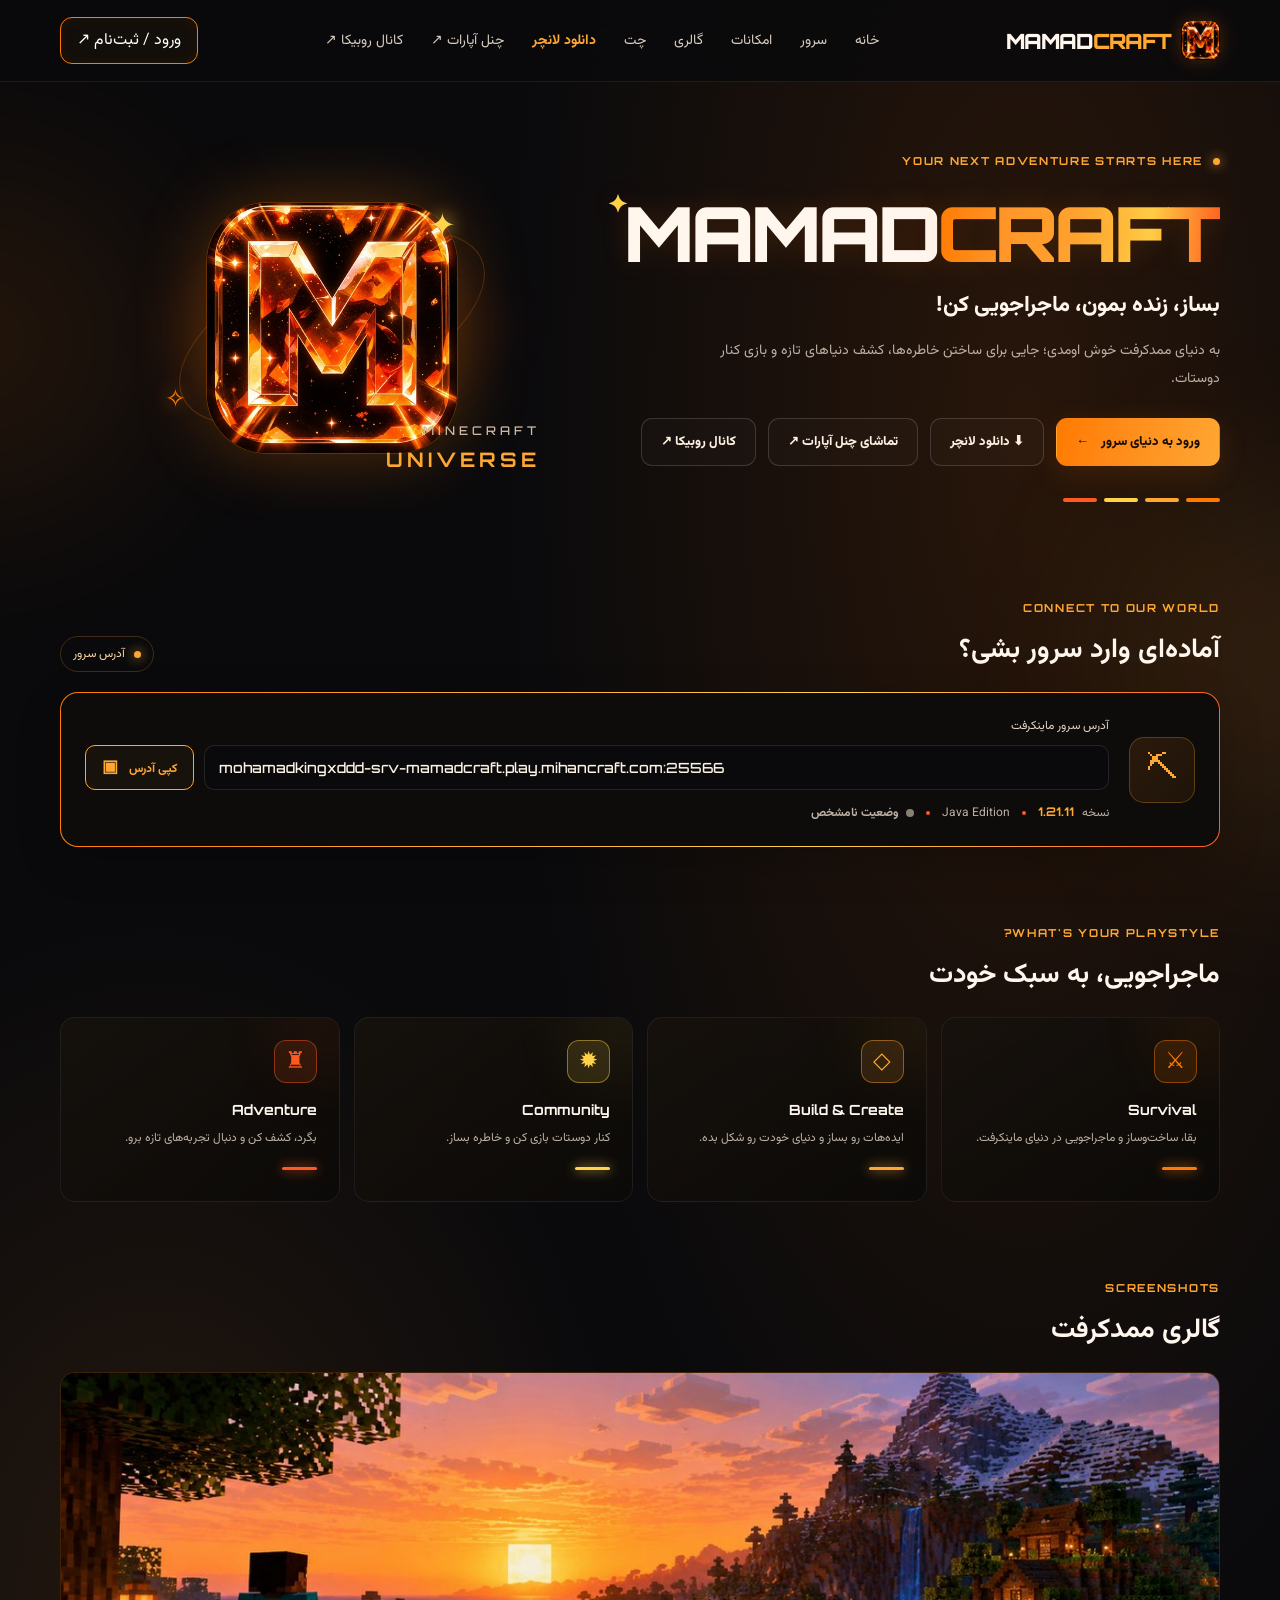
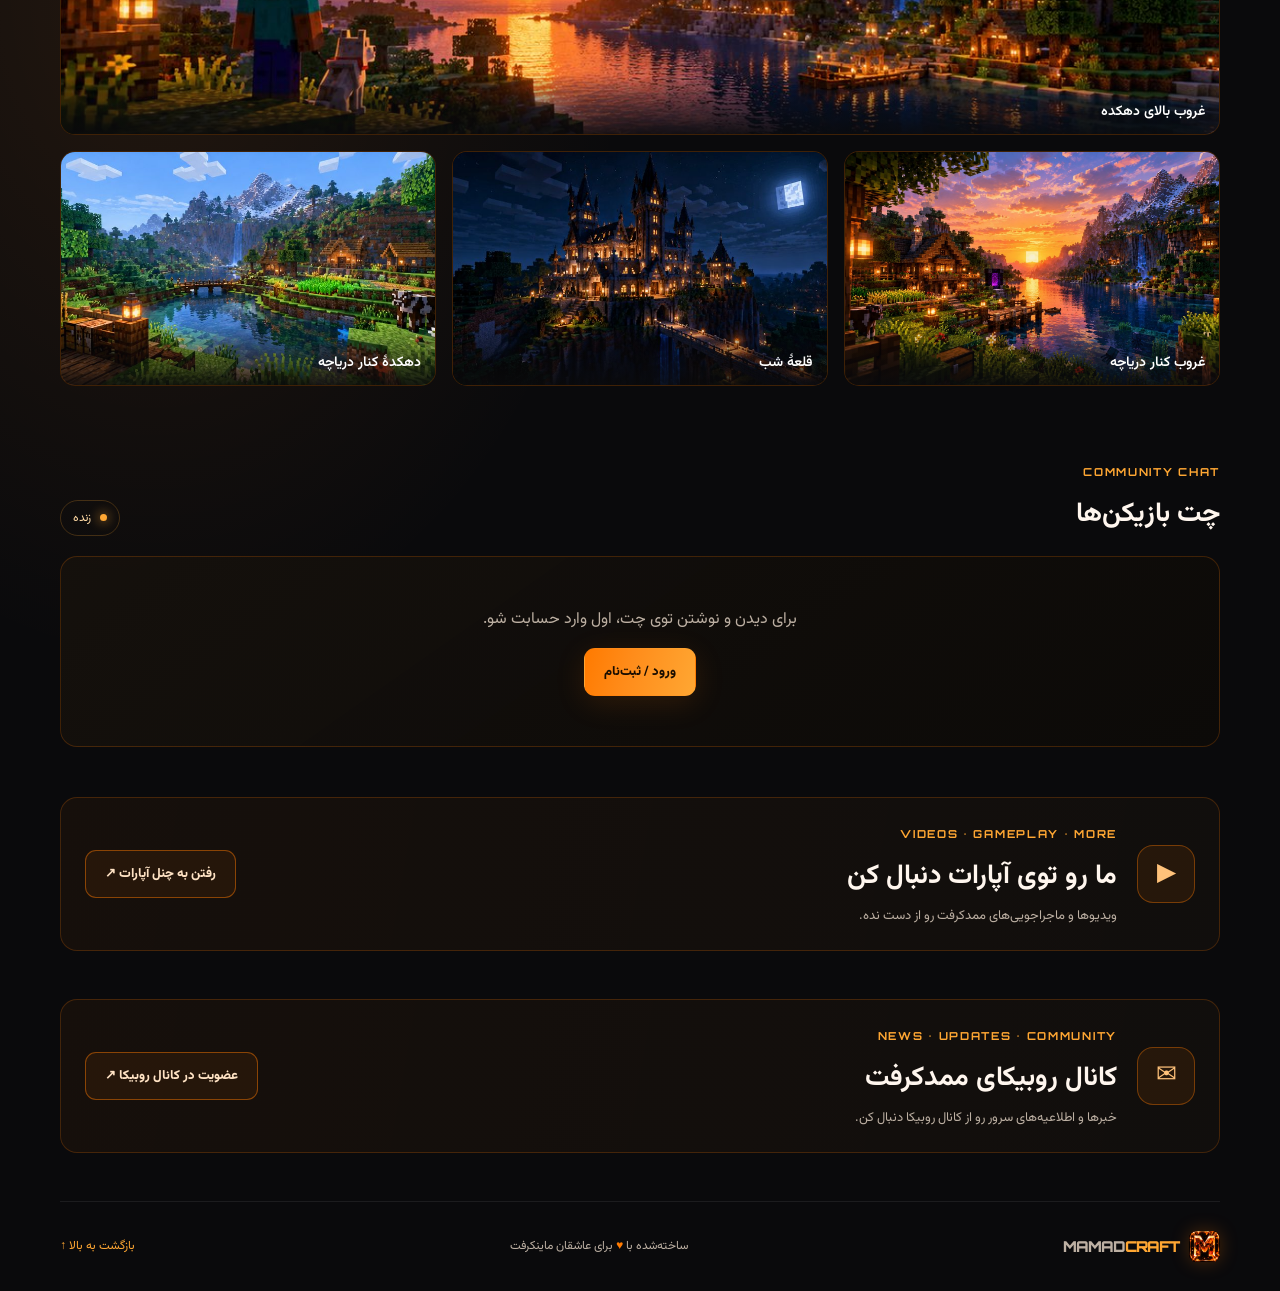
==== index.html @ 55c4674b "Add Google Search Console verification tag Co-Authored-By: Claude Sonnet 5.5 <noreply@anthropic.com>" ====
<!DOCTYPE html>
<html lang="fa" dir="rtl">
<head>
  <meta charset="UTF-8" />
  <meta name="viewport" content="width=device-width, initial-scale=1.0" />
  <meta name="theme-color" content="#0a0a0c" />
  <meta name="google-site-verification" content="aomxL6iLysEwkkgOobfw8zh832B2e3IMjww_79ur-ts" />
  <meta name="description" content="MamadCraft (ممدکرفت) — Minecraft Java server, launcher download and community chat. دنیای ماینکرفت، ساختن و ماجراجویی." />
  <meta name="keywords" content="MamadCraft, Mamad Craft, ممدکرفت, Minecraft server, Minecraft launcher, ماینکرفت, سرور ماینکرفت" />
  <link rel="canonical" href="https://m8380139-alt.github.io/mamadcraft/" />
  <meta property="og:type" content="website" />
  <meta property="og:site_name" content="MamadCraft" />
  <meta property="og:title" content="MamadCraft | Minecraft Server &amp; Launcher" />
  <meta property="og:description" content="Minecraft Java server, launcher and community chat. سرور و لانچر ماینکرفت ممدکرفت." />
  <meta property="og:url" content="https://m8380139-alt.github.io/mamadcraft/" />
  <meta property="og:image" content="https://m8380139-alt.github.io/mamadcraft/images/logo.webp" />
  <meta name="twitter:card" content="summary" />
  <script type="application/ld+json">{"@context":"https://schema.org","@type":"WebSite","name":"MamadCraft","alternateName":["Mamad Craft","ممدکرفت"],"url":"https://m8380139-alt.github.io/mamadcraft/"}</script>
  <title>MamadCraft | Minecraft Server &amp; Launcher | ممدکرفت</title>
  <link rel="icon" type="image/png" href="images/favicon.png">
  <link rel="preconnect" href="https://fonts.googleapis.com">
  <link rel="preconnect" href="https://fonts.gstatic.com" crossorigin>
  <link href="https://fonts.googleapis.com/css2?family=Orbitron:wght@500;600;700;800;900&family=Vazirmatn:wght@400;500;600;700;800&display=swap" rel="stylesheet">
  <link rel="stylesheet" href="style.css?v=10" />
</head>
<body>
  <div class="ambient ambient-one"></div><div class="ambient ambient-two"></div>
  <header class="topbar">
    <a class="brand" href="#home" aria-label="MamadCraft home"><span class="brand-mark"><img src="images/logo-128.png" alt="" width="39" height="39"></span><span>MAMAD<span class="brand-green">CRAFT</span></span></a>
    <nav class="nav-links" aria-label="منوی اصلی">
      <a href="#home">خانه</a><a href="#server">سرور</a><a href="#features">امکانات</a><a href="#gallery">گالری</a><a href="#chat">چت</a><a href="download.html" class="nav-download">دانلود لانچر</a><a href="https://www.aparat.com/mohammadkingxddd" target="_blank" rel="noopener noreferrer">چنل آپارات ↗</a><a href="https://rubika.ir/mamaddcraft" target="_blank" rel="noopener noreferrer">کانال روبیکا ↗</a>
    </nav>
    <button class="login-open" id="openAuth">ورود / ثبت‌نام ↗</button>
  </header>

  <main id="home">
    <section class="hero wrap">
      <div class="hero-copy">
        <div class="eyebrow"><span class="pulse"></span> YOUR NEXT ADVENTURE STARTS HERE</div>
        <h1 class="hero-title">MAMAD<span>CRAFT</span><i>✦</i></h1>
        <p class="hero-subtitle">بساز، زنده بمون، ماجراجویی کن!</p>
        <p class="hero-text">به دنیای ممدکرفت خوش اومدی؛ جایی برای ساختن خاطره‌ها، کشف دنیاهای تازه و بازی کنار دوستات.</p>
        <div class="hero-actions"><a class="button button-primary" href="#server">ورود به دنیای سرور <span>←</span></a><a class="button button-ghost" href="download.html">⬇ دانلود لانچر</a><a class="button button-ghost" href="https://www.aparat.com/mohammadkingxddd" target="_blank" rel="noopener noreferrer">تماشای چنل آپارات ↗</a><a class="button button-ghost" href="https://rubika.ir/mamaddcraft" target="_blank" rel="noopener noreferrer">کانال روبیکا ↗</a></div>
        <div class="color-dashes"><span></span><span></span><span></span><span></span></div>
      </div>
      <div class="hero-art" aria-label="تزئینات گرافیکی ماینکرفت"><div class="orbit orbit-a"></div><div class="orbit orbit-b"></div><div class="hero-logo"><img src="images/logo.webp" alt="لوگوی ممدکرفت" width="512" height="512"></div><div class="spark spark-a">✦</div><div class="spark spark-b">✧</div><div class="art-label">MINECRAFT<br><strong>UNIVERSE</strong></div></div>
    </section>

    <section class="server-section wrap" id="server">
      <div class="section-heading"><div><span class="section-kicker">CONNECT TO OUR WORLD</span><h2>آماده‌ای وارد سرور بشی؟</h2></div><span class="live-pill"><i></i> آدرس سرور</span></div>
      <div class="server-card">
        <div class="server-icon">⛏</div>
        <div class="server-info"><label for="serverAddress">آدرس سرور ماینکرفت</label><div class="address-row"><code id="serverAddress">mohamadkingxddd-srv-mamadcraft.play.mihancraft.com:25566</code><button id="copyServer" class="copy-button">کپی آدرس <span>▣</span></button></div><div class="server-meta"><span class="version-badge">نسخه <strong>1.21.11</strong></span><span class="meta-dot"></span><span>Java Edition</span><span class="meta-dot"></span><span class="server-status" id="serverStatus" aria-live="polite">در حال بررسی...</span></div><p id="copyMessage" class="copy-message" aria-live="polite"></p></div>
      </div>
    </section>

    <section class="features-section wrap" id="features">
      <div class="section-heading"><div><span class="section-kicker">WHAT'S YOUR PLAYSTYLE?</span><h2>ماجراجویی، به سبک خودت</h2></div></div>
      <div class="feature-grid">
        <article class="feature-card feature-purple"><span class="feature-icon">⚔</span><h3>Survival</h3><p>بقا، ساخت‌وساز و ماجراجویی در دنیای ماینکرفت.</p><span class="feature-line"></span></article>
        <article class="feature-card feature-green"><span class="feature-icon">◇</span><h3>Build & Create</h3><p>ایده‌هات رو بساز و دنیای خودت رو شکل بده.</p><span class="feature-line"></span></article>
        <article class="feature-card feature-yellow"><span class="feature-icon">✹</span><h3>Community</h3><p>کنار دوستات بازی کن و خاطره بساز.</p><span class="feature-line"></span></article>
        <article class="feature-card feature-orange"><span class="feature-icon">♜</span><h3>Adventure</h3><p>بگرد، کشف کن و دنبال تجربه‌های تازه برو.</p><span class="feature-line"></span></article>
      </div>
    </section>

    <section class="gallery-section wrap" id="gallery">
      <div class="section-heading"><div><span class="section-kicker">SCREENSHOTS</span><h2>گالری ممدکرفت</h2></div></div>
      <div class="gallery-grid">
        <button class="gallery-item gallery-wide" type="button"><img src="images/sunset-panorama.jpg" alt="غروب و دهکده‌ای کنار کوهستان" loading="lazy"><span class="gallery-caption">غروب بالای دهکده</span></button>
        <button class="gallery-item" type="button"><img src="images/sunset-lake.jpg" alt="غروب کنار دریاچه و ورودی ندر" loading="lazy"><span class="gallery-caption">غروب کنار دریاچه</span></button>
        <button class="gallery-item" type="button"><img src="images/night-castle.jpg" alt="قلعهٔ شبانه روی صخره" loading="lazy"><span class="gallery-caption">قلعهٔ شب</span></button>
        <button class="gallery-item" type="button"><img src="images/day-village.jpg" alt="دهکده و مزرعه کنار دریاچه" loading="lazy"><span class="gallery-caption">دهکدهٔ کنار دریاچه</span></button>
      </div>
    </section>

    <section class="chat-section wrap" id="chat">
      <div class="section-heading"><div><span class="section-kicker">COMMUNITY CHAT</span><h2>چت بازیکن‌ها</h2></div><span class="live-pill"><i></i> زنده</span></div>
      <div class="chat-card">
        <div class="chat-locked" id="chatLocked">
          <p>برای دیدن و نوشتن توی چت، اول وارد حسابت شو.</p>
          <button class="button button-primary" id="chatLogin" type="button">ورود / ثبت‌نام</button>
        </div>
        <div class="chat-box" id="chatBox" hidden>
          <div class="chat-list" id="chatList" aria-live="polite"></div>
          <form class="chat-form" id="chatForm" autocomplete="off">
            <input id="chatInput" maxlength="300" placeholder="یه پیام بنویس..." aria-label="پیام">
            <button class="button button-primary" id="chatSend" type="submit">ارسال</button>
          </form>
          <p class="form-message" id="chatMessage" aria-live="polite"></p>
        </div>
      </div>
    </section>

    <section class="aparat-section wrap">
      <div class="aparat-symbol">▶</div><div class="aparat-copy"><span class="section-kicker">VIDEOS • GAMEPLAY • MORE</span><h2>ما رو توی آپارات دنبال کن</h2><p>ویدیوها و ماجراجویی‌های ممدکرفت رو از دست نده.</p></div><a class="button button-aparat" href="https://www.aparat.com/mohammadkingxddd" target="_blank" rel="noopener noreferrer">رفتن به چنل آپارات ↗</a>
    </section>

    <section class="aparat-section wrap">
      <div class="aparat-symbol">✉</div><div class="aparat-copy"><span class="section-kicker">NEWS • UPDATES • COMMUNITY</span><h2>کانال روبیکای ممدکرفت</h2><p>خبرها و اطلاعیه‌های سرور رو از کانال روبیکا دنبال کن.</p></div><a class="button button-aparat" href="https://rubika.ir/mamaddcraft" target="_blank" rel="noopener noreferrer">عضویت در کانال روبیکا ↗</a>
    </section>
  </main>

  <footer class="footer wrap"><a class="brand footer-brand" href="#home"><span class="brand-mark"><img src="images/logo-128.png" alt="" width="39" height="39"></span><span>MAMAD<span class="brand-green">CRAFT</span></span></a><p>ساخته‌شده با <span class="heart">♥</span> برای عاشقان ماینکرفت</p><a href="#home" class="back-top">بازگشت به بالا ↑</a></footer>

  <div class="modal-backdrop" id="authModal" hidden>
    <section class="auth-modal" role="dialog" aria-modal="true" aria-labelledby="authTitle">
      <button class="modal-close" id="closeAuth" aria-label="بستن">×</button>
      <div class="modal-mark"><img src="images/logo-128.png" alt="" width="64" height="64"></div><span class="section-kicker">MAMADCRAFT ACCOUNT</span><h2 id="authTitle">ورود به حساب</h2>
      <p class="modal-note">فقط با نام کاربری و رمز عبور وارد شو یا حساب جدید بساز؛ ایمیل لازم نیست.</p>
      <p class="vpn-note">⚠ ایمیل نداریم؛ پس اگه رمزت رو فراموش کنی راه بازیابی نیست. رمزت رو یادت نگه دار.</p>
      <div class="auth-tabs"><button class="auth-tab active" data-mode="login">ورود</button><button class="auth-tab" data-mode="register">ثبت‌نام</button></div>
      <form id="authForm"><label for="username">نام کاربری</label><input id="username" name="username" autocomplete="username" placeholder="مثلاً Steve_123" required minlength="3" maxlength="20" pattern="[A-Za-z0-9_]{3,20}" autocapitalize="none" spellcheck="false"><label for="password">رمز عبور</label><input id="password" name="password" type="password" autocomplete="current-password" placeholder="حداقل ۹ کاراکتر" required minlength="9"><button class="button button-primary auth-submit" type="submit" id="authSubmit">ورود</button><p class="form-message" id="formMessage" aria-live="polite"></p>
      </form>
      <p class="security-warning">🔒 رمز عبور تو به‌صورت امن و رمزنگاری‌شده ذخیره می‌شود.</p>
    </section>
  </div>

  <div class="modal-backdrop" id="profileModal" hidden>
    <section class="auth-modal" role="dialog" aria-modal="true" aria-labelledby="profileTitle">
      <button class="modal-close" id="closeProfile" type="button" aria-label="بستن">×</button>
      <span class="section-kicker">MAMADCRAFT PROFILE</span><h2 id="profileTitle">پروفایل من</h2>
      <p class="modal-note" id="profileEmail"></p>
      <div class="profile-avatar"><img id="profileAvatarImg" alt="عکس پروفایل" hidden><span id="profileInitial">?</span></div>
      <button class="button button-ghost avatar-pick" id="avatarPick" type="button">انتخاب عکس</button>
      <input id="avatarInput" type="file" accept="image/jpeg,image/png,image/webp" hidden>
      <form id="profileForm">
        <label for="nickname">اسم داخل بازی</label>
        <input id="nickname" maxlength="24" placeholder="مثلاً Steve123" autocomplete="off">
        <label for="bio">درباره من</label>
        <textarea id="bio" maxlength="200" rows="3" placeholder="یه توضیح کوتاه دربارهٔ خودت (حداکثر ۲۰۰ کاراکتر)"></textarea>
        <button class="button button-primary auth-submit" type="submit" id="profileSave">ذخیره</button>
        <p class="form-message" id="profileMessage" aria-live="polite"></p>
      </form>
      <button class="button button-ghost profile-logout" id="profileLogout" type="button">خروج از حساب</button>
    </section>
  </div>

  <div class="lightbox" id="lightbox" hidden>
    <button class="lightbox-close" id="lightboxClose" type="button" aria-label="بستن">×</button>
    <button class="lightbox-nav lightbox-prev" id="lightboxPrev" type="button" aria-label="قبلی">›</button>
    <img id="lightboxImg" alt="">
    <button class="lightbox-nav lightbox-next" id="lightboxNext" type="button" aria-label="بعدی">‹</button>
    <p class="lightbox-caption" id="lightboxCaption"></p>
  </div>

  <script src="script.js?v=8"></script>
</body>
</html>
---- style.css ----
:root{--bg:#0a0a0c;--panel:rgba(14,12,10,.88);--text:#fff6ee;--muted:#bdb0a3;--purple:#ff7a00;--green:#ffa733;--yellow:#ffd34a;--orange:#ff5a1f;--line:rgba(255,122,0,.28)}
*{box-sizing:border-box}html{scroll-behavior:smooth}body{margin:0;background:radial-gradient(ellipse at 80% 15%,rgba(160,70,0,.20),transparent 36%),radial-gradient(ellipse at 12% 55%,rgba(255,140,40,.10),transparent 30%),var(--bg);color:var(--text);font-family:'Vazirmatn',sans-serif;overflow-x:hidden}a{color:inherit;text-decoration:none}button,input{font:inherit}.ambient{position:fixed;width:320px;height:320px;border-radius:50%;filter:blur(110px);opacity:.13;pointer-events:none;z-index:-1}.ambient-one{background:var(--purple);top:20%;left:-180px}.ambient-two{background:var(--green);right:-180px;bottom:8%}.wrap{width:min(1160px,calc(100% - 42px));margin-inline:auto}.topbar{height:82px;padding:0 max(24px,calc((100vw - 1160px)/2));display:flex;align-items:center;justify-content:space-between;gap:24px;border-bottom:1px solid rgba(255,255,255,.08);background:rgba(10,10,12,.85);backdrop-filter:blur(16px);position:sticky;top:0;z-index:10}.brand{display:flex;align-items:center;gap:10px;font:900 21px 'Orbitron',sans-serif;letter-spacing:-1px;white-space:nowrap}.brand-mark{display:grid;place-items:center;width:39px;height:39px;border:1px solid var(--green);color:var(--green);font:900 24px 'Orbitron',sans-serif;transform:rotate(-8deg);box-shadow:0 0 18px #ffa7332b}.brand-green{color:var(--green)}.nav-links{display:flex;gap:28px;color:#d9cdc0;font-size:14px}.nav-links a{transition:color .2s}.nav-links a:hover{color:var(--green)}.login-open{border:1px solid var(--purple);border-radius:12px;background:#120e0a;color:white;padding:10px 16px;cursor:pointer;box-shadow:inset 0 0 16px #ff7a0010}.login-open span{color:var(--green);margin-right:8px}.hero{min-height:480px;display:grid;grid-template-columns:1.05fr .95fr;align-items:center;gap:20px;padding-block:54px 42px}.eyebrow,.section-kicker{font:700 11px 'Orbitron',sans-serif;letter-spacing:1.7px;color:var(--green)}.eyebrow{display:flex;align-items:center;gap:10px}.pulse,.live-pill i{width:7px;height:7px;background:var(--green);border-radius:50%;box-shadow:0 0 12px var(--green)}.hero-title{font:900 clamp(43px,6vw,76px)/1.12 'Orbitron',sans-serif;letter-spacing:-4px;margin:22px 0 12px;text-shadow:0 0 28px #ff7a0028}.hero-title span{background:linear-gradient(95deg,var(--purple),#ff9a2e,var(--green),var(--yellow),var(--orange));-webkit-background-clip:text;background-clip:text;color:transparent}.hero-title i{font-style:normal;color:var(--yellow);font-size:25px;vertical-align:top;margin-left:8px}.hero-subtitle{font-size:22px;font-weight:800;margin:0 0 12px}.hero-text{color:var(--muted);line-height:2;max-width:510px;font-size:14px}.hero-actions{display:flex;gap:12px;flex-wrap:wrap;margin-top:25px}.button{display:inline-flex;justify-content:center;align-items:center;gap:12px;border-radius:11px;padding:13px 19px;font-size:13px;font-weight:800;border:1px solid transparent;cursor:pointer;transition:transform .2s,box-shadow .2s}.button:hover{transform:translateY(-2px)}.button-primary{color:#1a0d00;background:linear-gradient(105deg,var(--purple),#ff8c1a 40%,var(--green));box-shadow:0 7px 30px #ff7a0022}.button-ghost{border-color:#ffffff26;background:#ffffff05;color:#fff0e2}.button-ghost:hover{border-color:var(--yellow)}.color-dashes{display:flex;gap:7px;margin-top:32px}.color-dashes span{height:4px;width:34px;border-radius:9px;background:var(--purple)}.color-dashes span:nth-child(2){background:var(--green)}.color-dashes span:nth-child(3){background:var(--yellow)}.color-dashes span:nth-child(4){background:var(--orange)}.hero-art{height:330px;position:relative;display:grid;place-items:center;isolation:isolate}.hero-art:before{content:"";position:absolute;inset:18% 8%;background:radial-gradient(ellipse,#b3470044,transparent 68%);filter:blur(16px);z-index:-1}.orbit{position:absolute;border:1px solid #ff7a0042;border-radius:50%;transform:rotate(-25deg)}.orbit-a{width:330px;height:150px}.orbit-b{width:270px;height:220px;border-color:#ffa73338;transform:rotate(48deg)}.pixel-cube{position:absolute;width:125px;height:125px;background:linear-gradient(135deg,#3a2210,#1c150e 50%,#2d1a0b);border:1px solid #ff7a00;box-shadow:0 0 28px #ff7a0030,inset 0 0 30px #ffa7330b;transform:rotate(45deg);border-radius:18px}.pixel-cube:before,.pixel-cube:after{content:"";position:absolute;background:#ffa733;opacity:.8}.pixel-cube:before{height:1px;left:0;right:0;top:50%;box-shadow:0 0 14px var(--green)}.pixel-cube:after{width:1px;top:0;bottom:0;left:50%;box-shadow:0 0 14px var(--green)}.cube-large{width:150px;height:150px;animation:float 5s ease-in-out infinite}.cube-large b{position:absolute;inset:22px;border:1px solid #ffd34a8c;border-radius:10px}.cube-small{width:55px;height:55px;left:13%;top:24%;border-color:var(--orange);box-shadow:0 0 22px #ff5a1f33;animation:float 4s ease-in-out infinite reverse}.art-label{position:absolute;bottom:15px;right:8%;font:500 12px/1.8 'Orbitron',sans-serif;letter-spacing:4px;color:#cdbba6;text-align:right}.art-label strong{font-size:20px;color:var(--green)}.spark{position:absolute;color:var(--yellow);text-shadow:0 0 18px currentColor;font-size:32px}.spark-a{top:12%;right:25%}.spark-b{bottom:22%;left:16%;color:var(--purple);font-size:25px}@keyframes float{0%,100%{translate:0 0}50%{translate:0 -13px}}
.server-section,.features-section{padding-block:34px 40px}.section-heading{display:flex;align-items:end;justify-content:space-between;gap:18px;margin-bottom:20px}.section-heading h2,.aparat-copy h2{margin:8px 0 0;font-size:clamp(20px,3vw,27px)}.live-pill{display:flex;align-items:center;gap:9px;padding:8px 12px;border:1px solid #ffa73338;border-radius:30px;color:#ffd9a3;font-size:12px}.server-card{display:flex;align-items:center;gap:20px;padding:24px;border:1px solid transparent;border-radius:18px;background:linear-gradient(#0e0c0a,#0e0c0a) padding-box,linear-gradient(100deg,var(--purple),var(--green),var(--yellow),var(--orange)) border-box;box-shadow:0 14px 45px #0003}.server-icon{flex:0 0 66px;width:66px;height:66px;display:grid;place-items:center;border-radius:15px;background:linear-gradient(135deg,#2a1a0c,#1f1409);font-size:32px;color:var(--green);border:1px solid #ffa73345}.server-info{flex:1;min-width:0}.server-info label{display:block;color:#e0d3c5;font-size:12px;margin-bottom:10px}.address-row{display:flex;gap:10px;align-items:stretch}.address-row code{direction:ltr;text-align:left;display:flex;align-items:center;flex:1;min-width:0;overflow-wrap:anywhere;background:#0a0a0c;border:1px solid #ffffff1b;border-radius:10px;padding:13px 14px;color:#fff3e6;font:500 clamp(10px,1.4vw,14px) 'Orbitron',monospace}.copy-button{white-space:nowrap;border:1px solid var(--green);background:#ffa7330b;color:var(--green);border-radius:10px;padding:0 16px;cursor:pointer;font-size:12px;font-weight:700}.copy-button:hover{background:#ffa73319}.copy-button span{margin-right:8px;font-size:17px}.server-meta{display:flex;align-items:center;gap:12px;margin-top:14px;color:var(--muted);font-size:12px}.version-badge strong{color:var(--green);font-family:'Orbitron',sans-serif;margin-right:5px}.meta-dot{width:4px;height:4px;background:var(--orange);border-radius:50%}.copy-message{font-size:12px;color:var(--green);min-height:0;margin:4px 0 0}.copy-message:empty{display:none}.feature-grid{display:grid;grid-template-columns:repeat(4,1fr);gap:14px}.feature-card{position:relative;overflow:hidden;min-height:185px;padding:22px;border:1px solid #ffffff12;border-radius:15px;background:linear-gradient(145deg,#17120dd9,#0c0a08);transition:transform .25s,border-color .25s}.feature-card:hover{transform:translateY(-5px);border-color:var(--accent)}.feature-card:after{content:"";position:absolute;width:110px;height:110px;border-radius:50%;background:var(--accent);opacity:.07;filter:blur(35px);right:-45px;top:-45px}.feature-icon{display:grid;place-items:center;width:43px;height:43px;border-radius:12px;background:color-mix(in srgb,var(--accent) 12%,transparent);border:1px solid color-mix(in srgb,var(--accent) 45%,transparent);font-size:23px;color:var(--accent)}.feature-card h3{font:700 14px 'Orbitron',sans-serif;margin:18px 0 9px}.feature-card p{font-size:12px;line-height:1.9;color:var(--muted);margin:0}.feature-line{display:block;width:35px;height:3px;background:var(--accent);border-radius:4px;margin-top:17px;box-shadow:0 0 12px var(--accent)}.feature-purple{--accent:var(--purple)}.feature-green{--accent:var(--green)}.feature-yellow{--accent:var(--yellow)}.feature-orange{--accent:var(--orange)}.aparat-section{display:flex;align-items:center;gap:20px;margin-block:10px 48px;padding:24px;border:1px solid #ff7a0035;border-radius:17px;background:linear-gradient(100deg,#ff7a000d,#ffa73308)}.aparat-symbol{width:58px;height:58px;flex:0 0 58px;display:grid;place-items:center;border-radius:16px;background:#ff7a0017;border:1px solid #ff7a0061;color:#ffc27a;font-size:25px}.aparat-copy{flex:1}.aparat-copy p{color:var(--muted);font-size:13px;margin:8px 0 0}.button-aparat{border-color:#ff7a0076;color:#ffe3c4;background:#ff7a0012;white-space:nowrap}.footer{border-top:1px solid #ffffff13;min-height:90px;display:flex;align-items:center;justify-content:space-between;gap:18px;color:var(--muted);font-size:12px}.footer-brand{font-size:15px}.footer-brand .brand-mark{width:31px;height:31px;font-size:19px}.heart{color:var(--purple)}.back-top{color:var(--green)}
.modal-backdrop{position:fixed;inset:0;z-index:30;display:grid;place-items:center;padding:20px;background:#050505cf;backdrop-filter:blur(9px)}.modal-backdrop[hidden]{display:none}.auth-modal{width:min(430px,100%);position:relative;border:1px solid transparent;border-radius:20px;padding:30px;background:linear-gradient(#120e0a,#120e0a) padding-box,linear-gradient(145deg,var(--purple),var(--green),var(--yellow)) border-box;box-shadow:0 20px 100px #0008;text-align:center}.modal-close{position:absolute;top:13px;left:15px;width:32px;height:32px;border:1px solid #ffffff22;border-radius:9px;background:#ffffff08;color:white;font-size:23px;cursor:pointer}.modal-mark{display:grid;place-items:center;width:53px;height:53px;margin:0 auto 15px;border:1px solid var(--green);color:var(--green);font:900 28px 'Orbitron',sans-serif;box-shadow:0 0 24px #ffa7331d}.auth-modal h2{margin:8px 0;font-size:24px}.modal-note{font-size:12px;line-height:1.9;color:var(--muted);margin:0 0 18px}.auth-tabs{display:grid;grid-template-columns:1fr 1fr;gap:6px;background:#0a0a0c;padding:5px;border-radius:11px;margin-bottom:18px}.auth-tab{padding:9px;border:0;border-radius:8px;background:transparent;color:var(--muted);cursor:pointer}.auth-tab.active{background:#ff7a0020;color:white;border:1px solid #ff7a004a}#authForm{text-align:right}#authForm label{display:block;font-size:12px;color:#e8dccf;margin:13px 0 7px}#authForm input{width:100%;border:1px solid #ffffff20;border-radius:10px;background:#0a0a0c;color:white;padding:12px;outline:none;direction:rtl}#authForm input:focus{border-color:var(--green);box-shadow:0 0 0 3px #ffa73313}.auth-submit{width:100%;margin-top:18px}.form-message{font-size:12px;color:var(--yellow);text-align:center;line-height:1.8}.security-warning{font-size:11px;line-height:1.8;color:#ffcf81;background:#ff5a1f10;border:1px solid #ff5a1f30;border-radius:9px;padding:10px;margin:14px 0 0}
@media(max-width:850px){.topbar{padding-inline:20px}.nav-links{gap:14px}.hero{grid-template-columns:1fr;gap:0;padding-top:45px}.hero-copy{text-align:center}.eyebrow,.hero-actions{justify-content:center}.hero-text{margin-inline:auto}.color-dashes{justify-content:center}.hero-art{height:270px;grid-row:1}.hero-title{font-size:clamp(39px,9vw,68px)}.feature-grid{grid-template-columns:repeat(2,1fr)}}@media(max-width:600px){.wrap{width:calc(100% - 28px)}.topbar{height:auto;min-height:72px;flex-wrap:wrap;padding:14px;gap:12px}.brand{font-size:17px}.brand-mark{width:32px;height:32px;font-size:20px}.login-open{padding:8px 10px;font-size:12px}.nav-links{order:3;width:100%;justify-content:space-between;gap:8px;border-top:1px solid #ffffff10;padding-top:12px;font-size:12px}.hero{padding-top:24px}.hero-art{height:220px}.orbit-a{width:260px;height:120px}.orbit-b{width:210px;height:170px}.cube-large{width:105px;height:105px}.pixel-cube{width:95px;height:95px}.cube-small{width:42px;height:42px}.hero-title{letter-spacing:-2.5px}.hero-subtitle{font-size:19px}.hero-text{font-size:13px}.hero-actions .button{flex:1;padding:12px 9px;font-size:11px}.section-heading{align-items:start}.section-heading h2{font-size:20px}.server-card{align-items:flex-start;padding:15px;gap:12px}.server-icon{flex-basis:43px;width:43px;height:43px;font-size:23px}.address-row{flex-direction:column}.address-row code{font-size:10px;line-height:1.8;padding:11px}.copy-button{padding:10px}.server-meta{flex-wrap:wrap}.feature-grid{gap:9px}.feature-card{padding:15px;min-height:174px}.feature-card h3{font-size:12px}.feature-card p{font-size:11px}.aparat-section{flex-wrap:wrap;padding:17px;gap:13px}.aparat-symbol{width:45px;height:45px;flex-basis:45px}.aparat-copy{min-width:calc(100% - 65px)}.aparat-copy h2{font-size:18px}.button-aparat{width:100%}.footer{padding-block:18px;flex-wrap:wrap;justify-content:center;text-align:center}.footer p{width:100%;order:3;margin:0}.footer-brand{margin-left:auto}.back-top{margin-right:auto}}
.gallery-section{padding-block:34px 40px}
.gallery-grid{display:grid;grid-template-columns:repeat(3,1fr);gap:16px}
.gallery-item{position:relative;overflow:hidden;padding:0;border:1px solid #ff7a0035;border-radius:15px;background:#0c0a08;cursor:zoom-in;aspect-ratio:16/10;transition:transform .25s,border-color .25s,box-shadow .25s}
.gallery-item:hover,.gallery-item:focus-visible{transform:translateY(-4px);border-color:var(--green);box-shadow:0 10px 30px #ffa7331f;outline:none}
.gallery-item img{width:100%;height:100%;object-fit:cover;display:block;transition:transform .5s}
.gallery-item:hover img{transform:scale(1.05)}
.gallery-wide{grid-column:1/-1;aspect-ratio:16/5}
.gallery-caption{position:absolute;inset:auto 0 0 0;padding:26px 14px 11px;text-align:right;color:#fff;font-size:14px;font-weight:600;background:linear-gradient(transparent,#0a0a0ce6)}
.lightbox{position:fixed;inset:0;z-index:50;display:grid;place-items:center;padding:20px;background:#050505f2;backdrop-filter:blur(6px)}
.lightbox[hidden]{display:none}
.lightbox img{max-width:min(1200px,100%);max-height:80vh;border-radius:12px;border:1px solid #ff7a0055;box-shadow:0 0 50px #ff7a002e}
.lightbox-caption{margin:12px 0 0;color:var(--muted);font-size:14px;text-align:center}
.lightbox-close,.lightbox-nav{position:absolute;width:46px;height:46px;border:1px solid #ffffff2a;border-radius:50%;background:#120e0acc;color:#fff;font-size:26px;line-height:1;cursor:pointer}
.lightbox-close{top:18px;left:18px}
.lightbox-nav{top:50%;transform:translateY(-50%)}
.lightbox-prev{right:18px}
.lightbox-next{left:18px}
.lightbox-close:hover,.lightbox-nav:hover{border-color:var(--green);color:var(--green)}
@media(max-width:850px){.gallery-grid{grid-template-columns:repeat(2,1fr)}.gallery-wide{aspect-ratio:16/7}}
@media(max-width:600px){.gallery-grid{grid-template-columns:1fr;gap:12px}.gallery-wide{aspect-ratio:16/10}.lightbox-nav{top:auto;bottom:18px;transform:none}}

.profile-avatar{position:relative;width:96px;height:96px;margin:6px auto 12px;border-radius:50%;overflow:hidden;display:grid;place-items:center;border:2px solid var(--green);background:#ff7a001f;box-shadow:0 0 24px #ffa73322}
.profile-avatar img{width:100%;height:100%;object-fit:cover;display:block}
.profile-avatar img[hidden],.profile-avatar span[hidden]{display:none}
.profile-avatar span{font:900 38px 'Orbitron',sans-serif;color:var(--green)}
.avatar-pick{display:block;margin:0 auto;padding:8px 18px;font-size:13px;cursor:pointer}
#profileForm{text-align:right}
#profileForm label{display:block;font-size:12px;color:#e8dccf;margin:13px 0 7px}
#profileForm input,#profileForm textarea{width:100%;border:1px solid #ffffff20;border-radius:10px;background:#0a0a0c;color:white;padding:12px;outline:none;direction:rtl;font:inherit;resize:vertical}
#profileForm input:focus,#profileForm textarea:focus{border-color:var(--green);box-shadow:0 0 0 3px #ffa73313}
.profile-logout{width:100%;margin-top:12px;font-size:13px;cursor:pointer}

.chat-section{padding-block:34px 40px}
.chat-card{border:1px solid #ff7a0035;border-radius:17px;background:linear-gradient(145deg,#17120dd9,#0c0a08);padding:16px}
.chat-locked{text-align:center;padding:34px 12px;color:var(--muted)}
.chat-locked p{margin:0 0 16px}
.chat-box[hidden],.chat-locked[hidden]{display:none}
.chat-list{height:380px;overflow-y:auto;display:flex;flex-direction:column;gap:10px;padding:6px 4px 10px;scroll-behavior:smooth}
.chat-empty{margin:auto;color:var(--muted);font-size:13px}
.chat-msg{display:flex;gap:10px;align-items:flex-start;max-width:min(560px,92%)}
.chat-msg.mine{align-self:flex-start}
.chat-avatar{flex:0 0 36px;width:36px;height:36px;border-radius:50%;overflow:hidden;display:grid;place-items:center;border:1px solid #ffa73366;background:#ff7a001f;color:var(--green);font:800 15px 'Orbitron',sans-serif}
.chat-avatar img{width:100%;height:100%;object-fit:cover;display:block}
.chat-bubble{min-width:0;padding:8px 12px;border:1px solid #ffffff14;border-radius:12px;background:#ffffff08}
.chat-msg.mine .chat-bubble{border-color:#ffa73340;background:#ffa7330d}
.chat-meta{display:flex;align-items:center;gap:8px;font-size:11px;color:var(--muted);margin-bottom:3px}
.chat-author{color:#ffc27a;font-weight:700;font-size:12px}
.chat-del{border:0;background:transparent;color:#ff8a8a;cursor:pointer;font-size:15px;line-height:1;padding:0 2px}
.chat-text{font-size:14px;line-height:1.8;overflow-wrap:anywhere;white-space:pre-wrap}
.chat-form{display:flex;gap:10px;margin-top:8px}
.chat-form input{flex:1;min-width:0;border:1px solid #ffffff20;border-radius:10px;background:#0a0a0c;color:white;padding:12px;outline:none;direction:rtl}
.chat-form input:focus{border-color:var(--green);box-shadow:0 0 0 3px #ffa73313}
.chat-form .button{white-space:nowrap;cursor:pointer}
@media(max-width:600px){.chat-list{height:340px}.chat-msg{max-width:100%}}

.vpn-note{margin:-8px 0 16px;padding:8px 10px;border:1px solid #ffd34a40;border-radius:9px;background:#ffd34a0f;color:var(--yellow);font-size:12px;line-height:1.8}
.chat-locked small{color:var(--yellow);font-size:12px;line-height:2}

.server-status{display:inline-flex;align-items:center;gap:7px;font-weight:700}
.server-status:before{content:"";width:8px;height:8px;border-radius:50%;background:#8a7f73}
.server-status.online{color:#6dff9a}
.server-status.online:before{background:#6dff9a;box-shadow:0 0 10px #6dff9a}
.server-status.offline{color:#ff8a8a}
.server-status.offline:before{background:#ff6b6b;box-shadow:0 0 10px #ff6b6b}
.server-status.unknown{color:var(--muted)}

/* لوگوی M */
.brand-mark{border:0;transform:none;box-shadow:0 0 18px #ff7a0040;border-radius:24%;overflow:hidden;background:#000}
.brand-mark img,.modal-mark img,.hero-logo img{width:100%;height:100%;display:block;object-fit:cover;transform:scale(1.2)}
.modal-mark{width:64px;height:64px;border:0;border-radius:24%;overflow:hidden;background:#000;box-shadow:0 0 26px #ff7a0040}
.hero-logo{position:relative;width:min(250px,72%);aspect-ratio:1;border-radius:24%;overflow:hidden;background:#000;box-shadow:0 0 70px #ff7a0052,0 0 0 1px #ff7a0040;animation:float 5s ease-in-out infinite}
@media(max-width:600px){.hero-logo{width:min(190px,70%)}}
@media(max-width:600px){.art-label{display:none}}

/* صفحهٔ دانلود */
.nav-download{color:var(--green)!important;font-weight:700}
.back-site{display:inline-block;text-decoration:none;font-size:13px}
.dl-hero{display:flex;flex-direction:column;align-items:center;text-align:center;padding-block:46px 40px}
.dl-logo{position:relative;width:150px;aspect-ratio:1;border-radius:24%;overflow:hidden;background:#000;box-shadow:0 0 70px #ff7a0052,0 0 0 1px #ff7a0040;margin-bottom:26px;animation:float 5s ease-in-out infinite}
.dl-logo img{width:100%;height:100%;display:block;object-fit:cover;transform:scale(1.2)}
.dl-title{font-size:clamp(30px,5vw,48px);margin:16px 0 8px;font-weight:800}
.dl-title span{background:linear-gradient(95deg,var(--purple),var(--green),var(--yellow));-webkit-background-clip:text;background-clip:text;color:transparent}
.dl-text{max-width:520px;margin-inline:auto}
.dl-card{width:min(480px,100%);margin-top:28px;padding:26px;border:1px solid transparent;border-radius:20px;background:linear-gradient(#0e0c0a,#0e0c0a) padding-box,linear-gradient(100deg,var(--purple),var(--green),var(--yellow),var(--orange)) border-box;box-shadow:0 18px 60px #0005}
.dl-info{display:grid;gap:10px;margin-bottom:22px}
.dl-row{display:flex;justify-content:space-between;align-items:center;gap:12px;font-size:13px;color:var(--muted);padding-bottom:10px;border-bottom:1px dashed #ffffff18}
.dl-row:last-child{border-bottom:0;padding-bottom:0}
.dl-row strong{color:var(--text)}
.dl-ver{color:var(--green)!important;font-family:'Orbitron',sans-serif;letter-spacing:.5px}
.dl-button{width:100%;padding:17px 20px;font-size:17px;border-radius:14px}
.dl-file{margin:12px 0 0;font:500 11px 'Orbitron',monospace;color:var(--muted);direction:ltr}
.dl-steps{display:grid;grid-template-columns:repeat(3,1fr);gap:14px;width:min(860px,100%);margin-top:40px}
.dl-step{padding:20px 16px;border:1px solid #ffffff12;border-radius:15px;background:linear-gradient(145deg,#17120dd9,#0c0a08)}
.dl-step b{display:grid;place-items:center;width:36px;height:36px;margin:0 auto 12px;border-radius:50%;background:#ff7a0020;border:1px solid #ff7a0070;color:var(--green);font:800 16px 'Orbitron',sans-serif}
.dl-step h3{margin:0 0 8px;font-size:15px}
.dl-step p{margin:0;font-size:12px;line-height:1.9;color:var(--muted)}
.dl-warning{width:min(620px,100%);margin-top:30px;text-align:right}
.dl-hash{width:min(620px,100%);margin-top:16px;color:var(--muted);font-size:12px;text-align:right}
.dl-hash summary{cursor:pointer;color:var(--green)}
.dl-hash code{display:block;margin:10px 0;padding:10px 12px;border:1px solid #ffffff1b;border-radius:10px;background:#0a0a0c;color:var(--text);font:500 11px 'Orbitron',monospace;overflow-wrap:anywhere;text-align:left}
.dl-hash p{line-height:1.9;margin:0}
@media(max-width:700px){.dl-steps{grid-template-columns:1fr}.dl-logo{width:120px}}
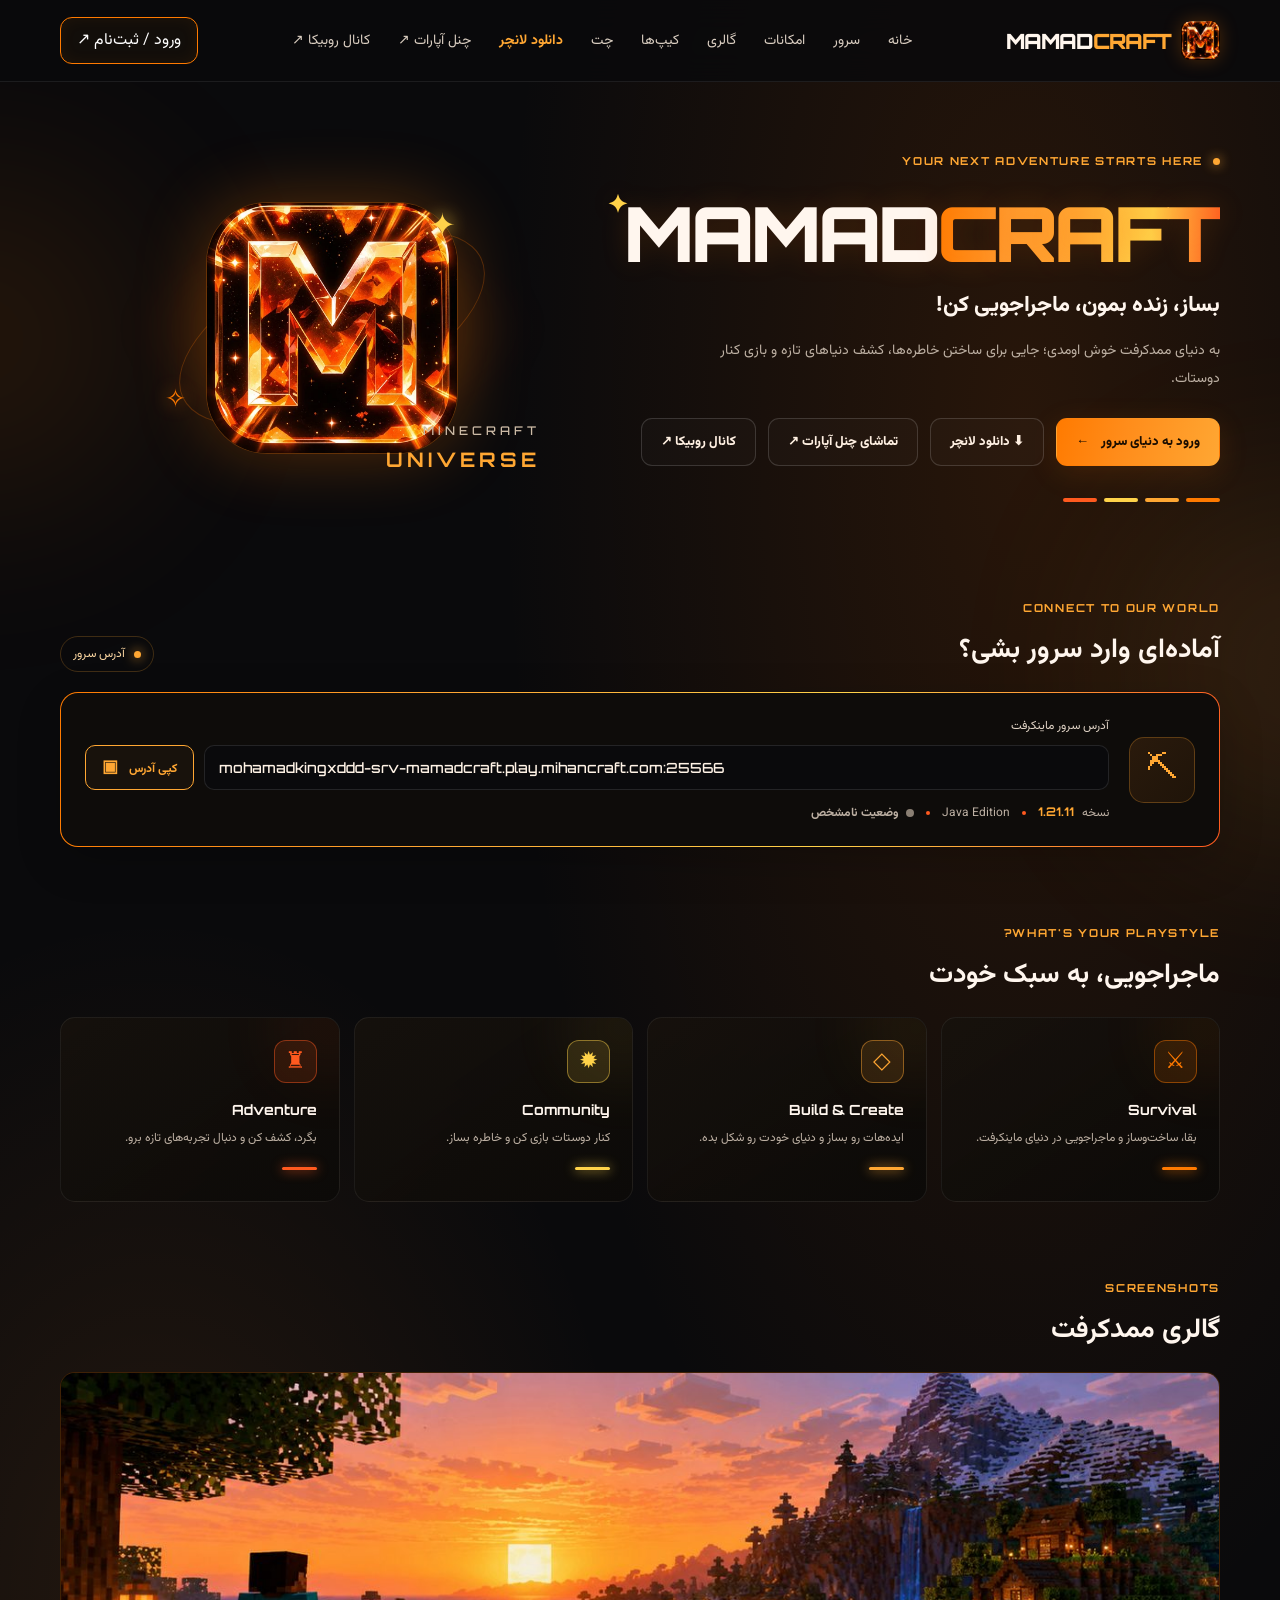
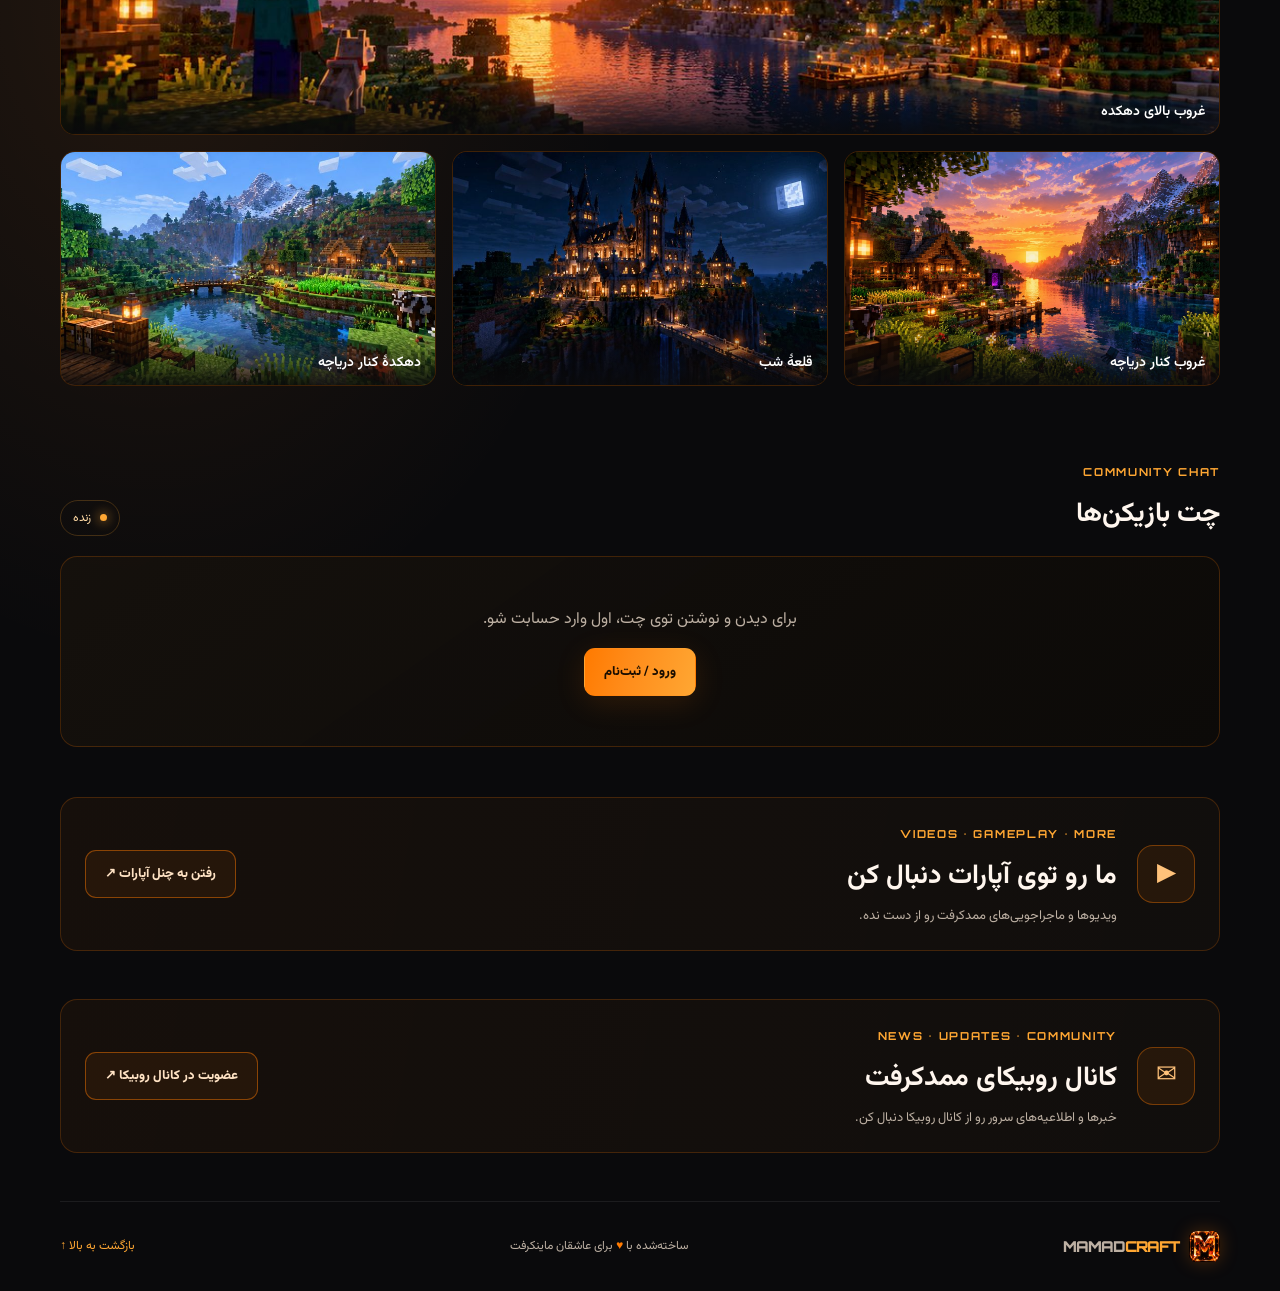
==== commit 4389fc7e: "Add capes store and locker page with 5 free capes Co-Authored-By: Claude Sonnet 5.5 <noreply@anthrop" ====
--- a/index.html
+++ b/index.html
@@ -28,7 +28,7 @@
   <header class="topbar">
     <a class="brand" href="#home" aria-label="MamadCraft home"><span class="brand-mark"><img src="images/logo-128.png" alt="" width="39" height="39"></span><span>MAMAD<span class="brand-green">CRAFT</span></span></a>
     <nav class="nav-links" aria-label="منوی اصلی">
-      <a href="#home">خانه</a><a href="#server">سرور</a><a href="#features">امکانات</a><a href="#gallery">گالری</a><a href="#chat">چت</a><a href="download.html" class="nav-download">دانلود لانچر</a><a href="https://www.aparat.com/mohammadkingxddd" target="_blank" rel="noopener noreferrer">چنل آپارات ↗</a><a href="https://rubika.ir/mamaddcraft" target="_blank" rel="noopener noreferrer">کانال روبیکا ↗</a>
+      <a href="#home">خانه</a><a href="#server">سرور</a><a href="#features">امکانات</a><a href="#gallery">گالری</a><a href="capes.html">کیپ‌ها</a><a href="#chat">چت</a><a href="download.html" class="nav-download">دانلود لانچر</a><a href="https://www.aparat.com/mohammadkingxddd" target="_blank" rel="noopener noreferrer">چنل آپارات ↗</a><a href="https://rubika.ir/mamaddcraft" target="_blank" rel="noopener noreferrer">کانال روبیکا ↗</a>
     </nav>
     <button class="login-open" id="openAuth">ورود / ثبت‌نام ↗</button>
   </header>
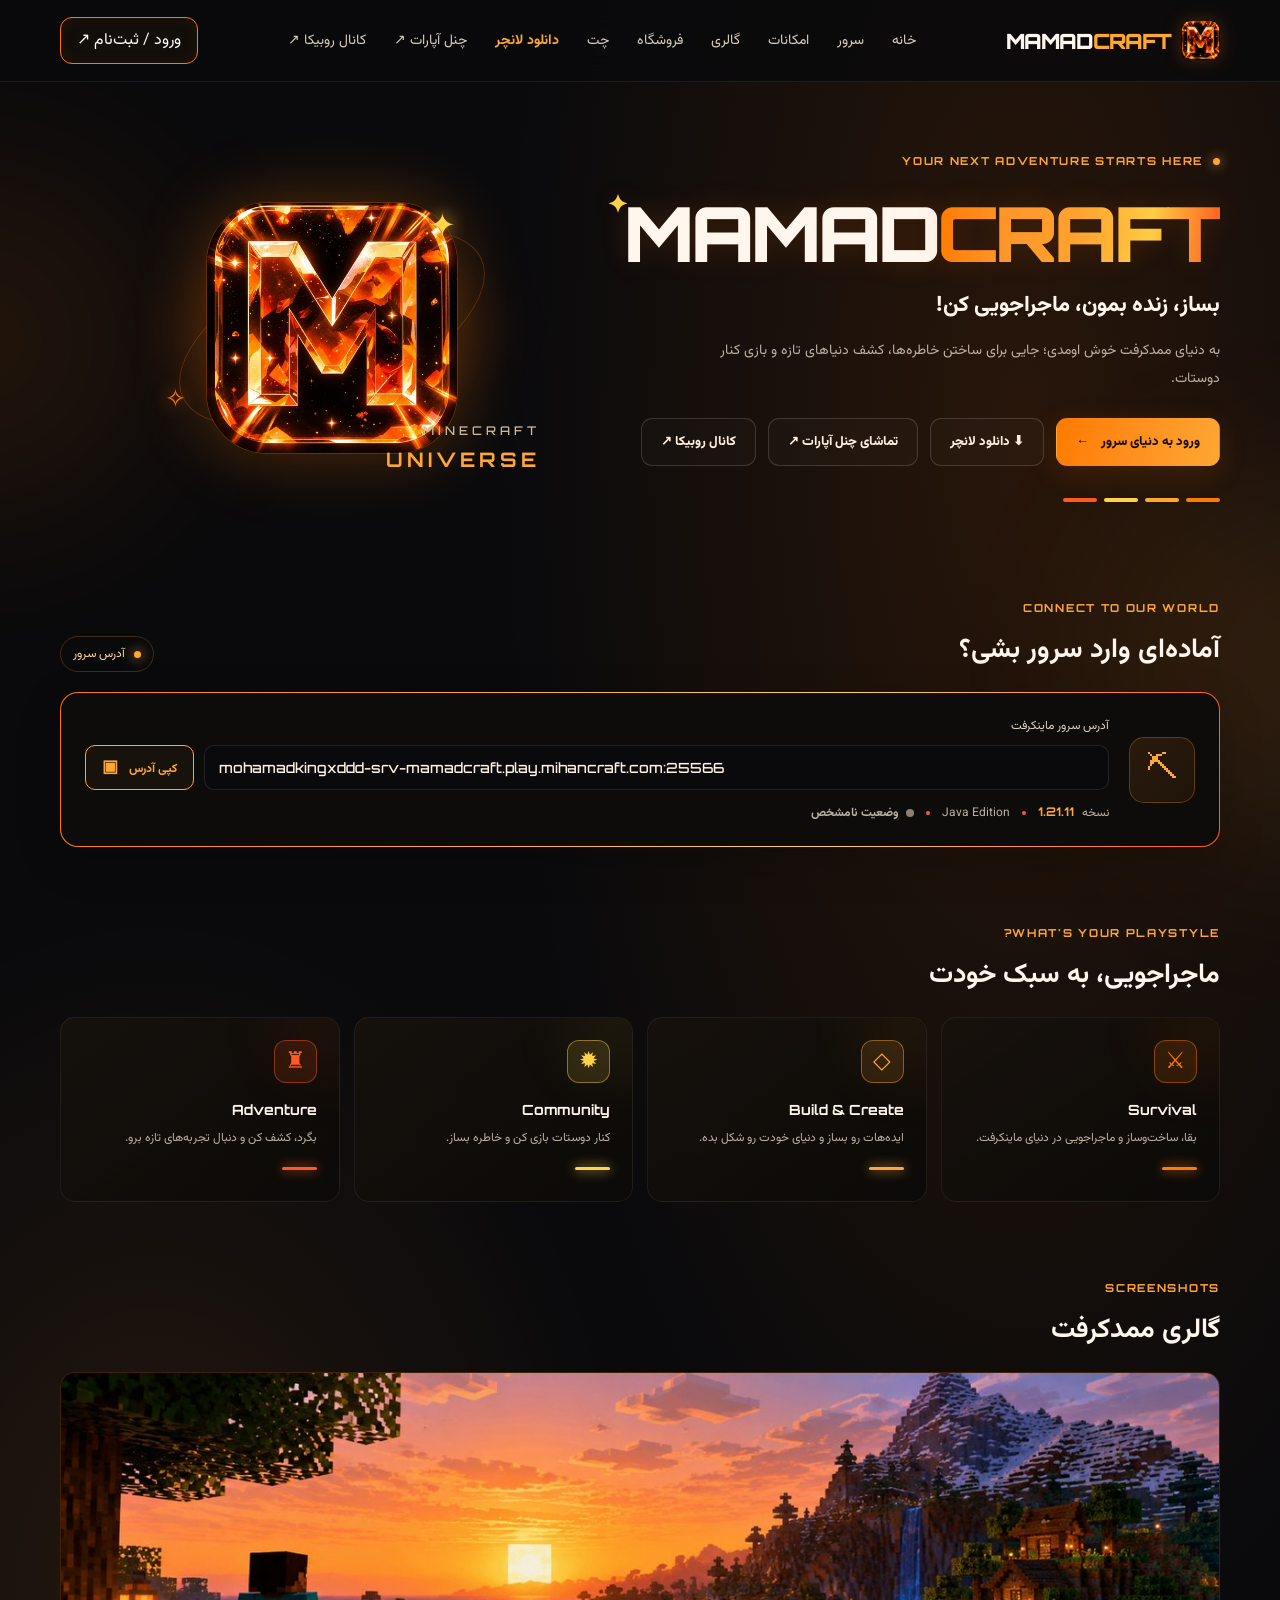
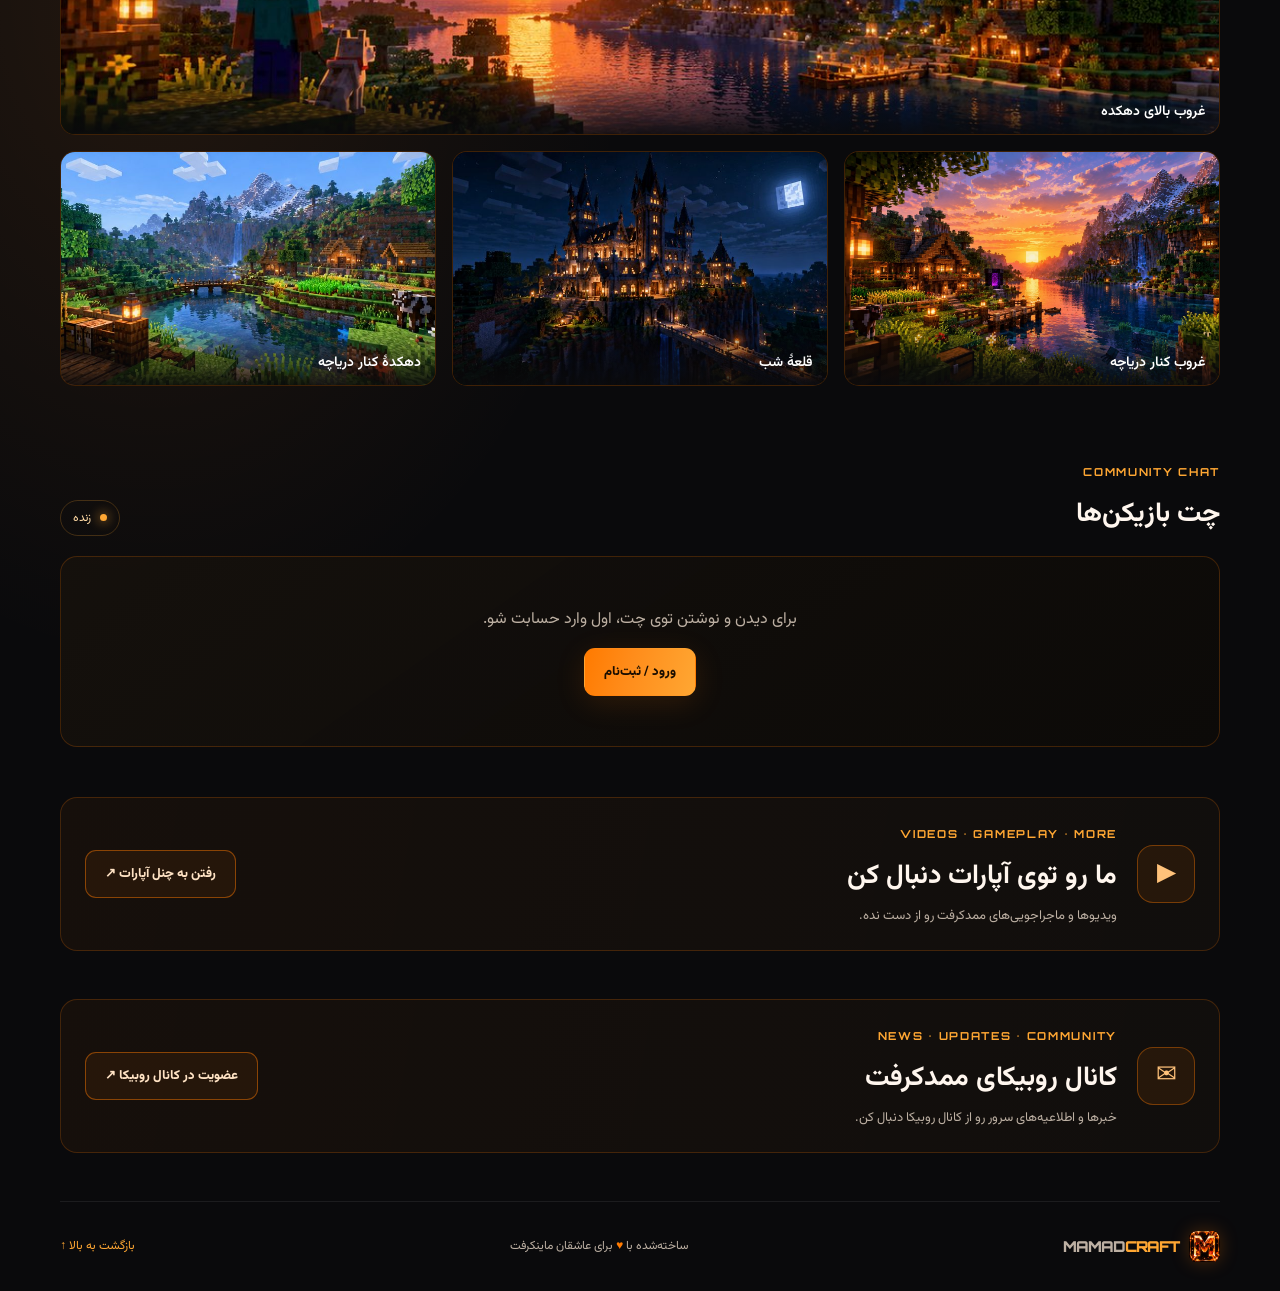
==== commit 5870cad3: "Store: collections + capes sections (nav renamed to Store) Co-Authored-By: Claude Sonnet 5.5 <norepl" ====
--- a/index.html
+++ b/index.html
@@ -28,7 +28,7 @@
   <header class="topbar">
     <a class="brand" href="#home" aria-label="MamadCraft home"><span class="brand-mark"><img src="images/logo-128.png" alt="" width="39" height="39"></span><span>MAMAD<span class="brand-green">CRAFT</span></span></a>
     <nav class="nav-links" aria-label="منوی اصلی">
-      <a href="#home">خانه</a><a href="#server">سرور</a><a href="#features">امکانات</a><a href="#gallery">گالری</a><a href="capes.html">کیپ‌ها</a><a href="#chat">چت</a><a href="download.html" class="nav-download">دانلود لانچر</a><a href="https://www.aparat.com/mohammadkingxddd" target="_blank" rel="noopener noreferrer">چنل آپارات ↗</a><a href="https://rubika.ir/mamaddcraft" target="_blank" rel="noopener noreferrer">کانال روبیکا ↗</a>
+      <a href="#home">خانه</a><a href="#server">سرور</a><a href="#features">امکانات</a><a href="#gallery">گالری</a><a href="capes.html">فروشگاه</a><a href="#chat">چت</a><a href="download.html" class="nav-download">دانلود لانچر</a><a href="https://www.aparat.com/mohammadkingxddd" target="_blank" rel="noopener noreferrer">چنل آپارات ↗</a><a href="https://rubika.ir/mamaddcraft" target="_blank" rel="noopener noreferrer">کانال روبیکا ↗</a>
     </nav>
     <button class="login-open" id="openAuth">ورود / ثبت‌نام ↗</button>
   </header>
@@ -127,6 +127,9 @@
       <form id="profileForm">
         <label for="nickname">اسم داخل بازی</label>
         <input id="nickname" maxlength="24" placeholder="مثلاً Steve123" autocomplete="off">
+        <label for="mcname">اسم اکانت ماینکرفت</label>
+        <input id="mcname" maxlength="16" placeholder="مثلاً Steve123" autocomplete="off" dir="ltr" style="text-align:left">
+        <p class="modal-note" style="margin:6px 0 0">فقط حروف انگلیسی، عدد و _ (۳ تا ۱۶ کاراکتر). این اسم فقط مال تو می‌شه و کیپ‌هات روش میاد. تو «ممد کلاینت» هم با همین نام کاربری و رمز سایت وارد می‌شی.</p>
         <label for="bio">درباره من</label>
         <textarea id="bio" maxlength="200" rows="3" placeholder="یه توضیح کوتاه دربارهٔ خودت (حداکثر ۲۰۰ کاراکتر)"></textarea>
         <button class="button button-primary auth-submit" type="submit" id="profileSave">ذخیره</button>
@@ -144,6 +147,6 @@
     <p class="lightbox-caption" id="lightboxCaption"></p>
   </div>
 
-  <script src="script.js?v=8"></script>
+  <script src="script.js?v=9"></script>
 </body>
 </html>
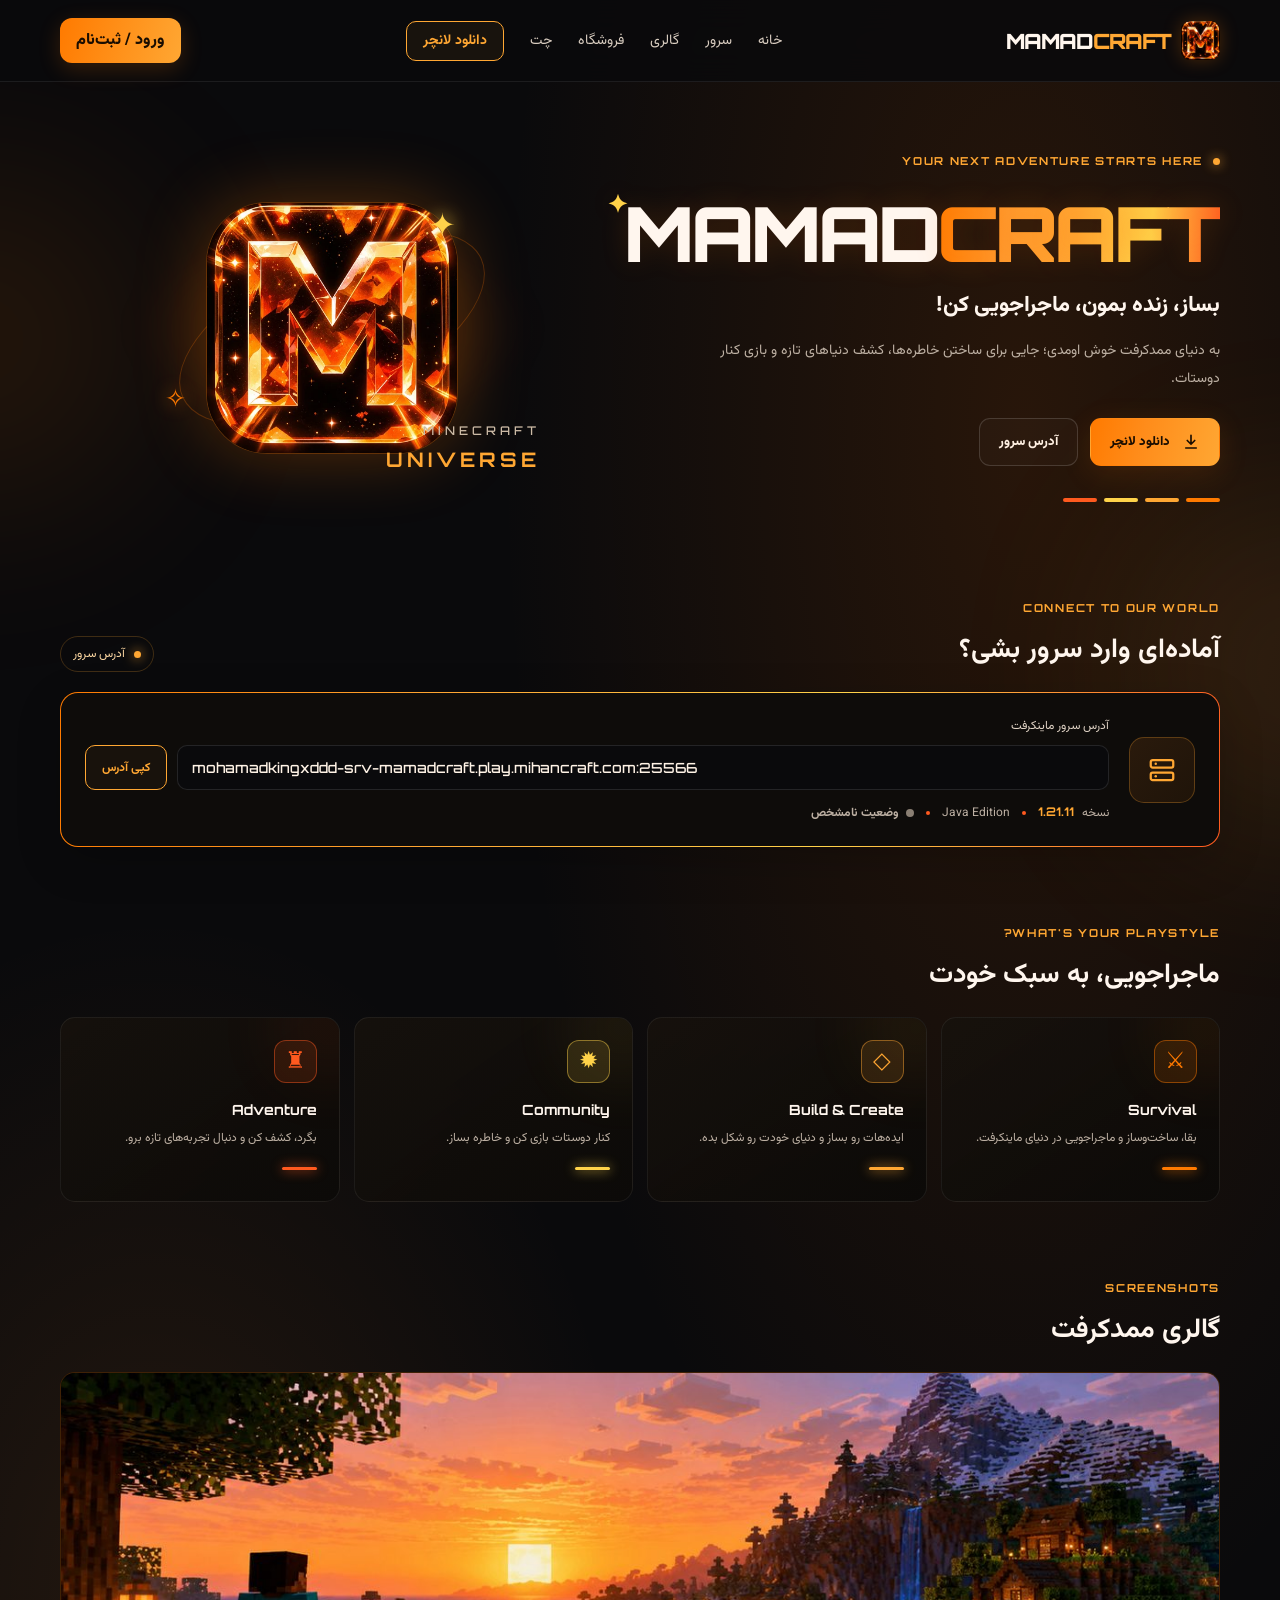
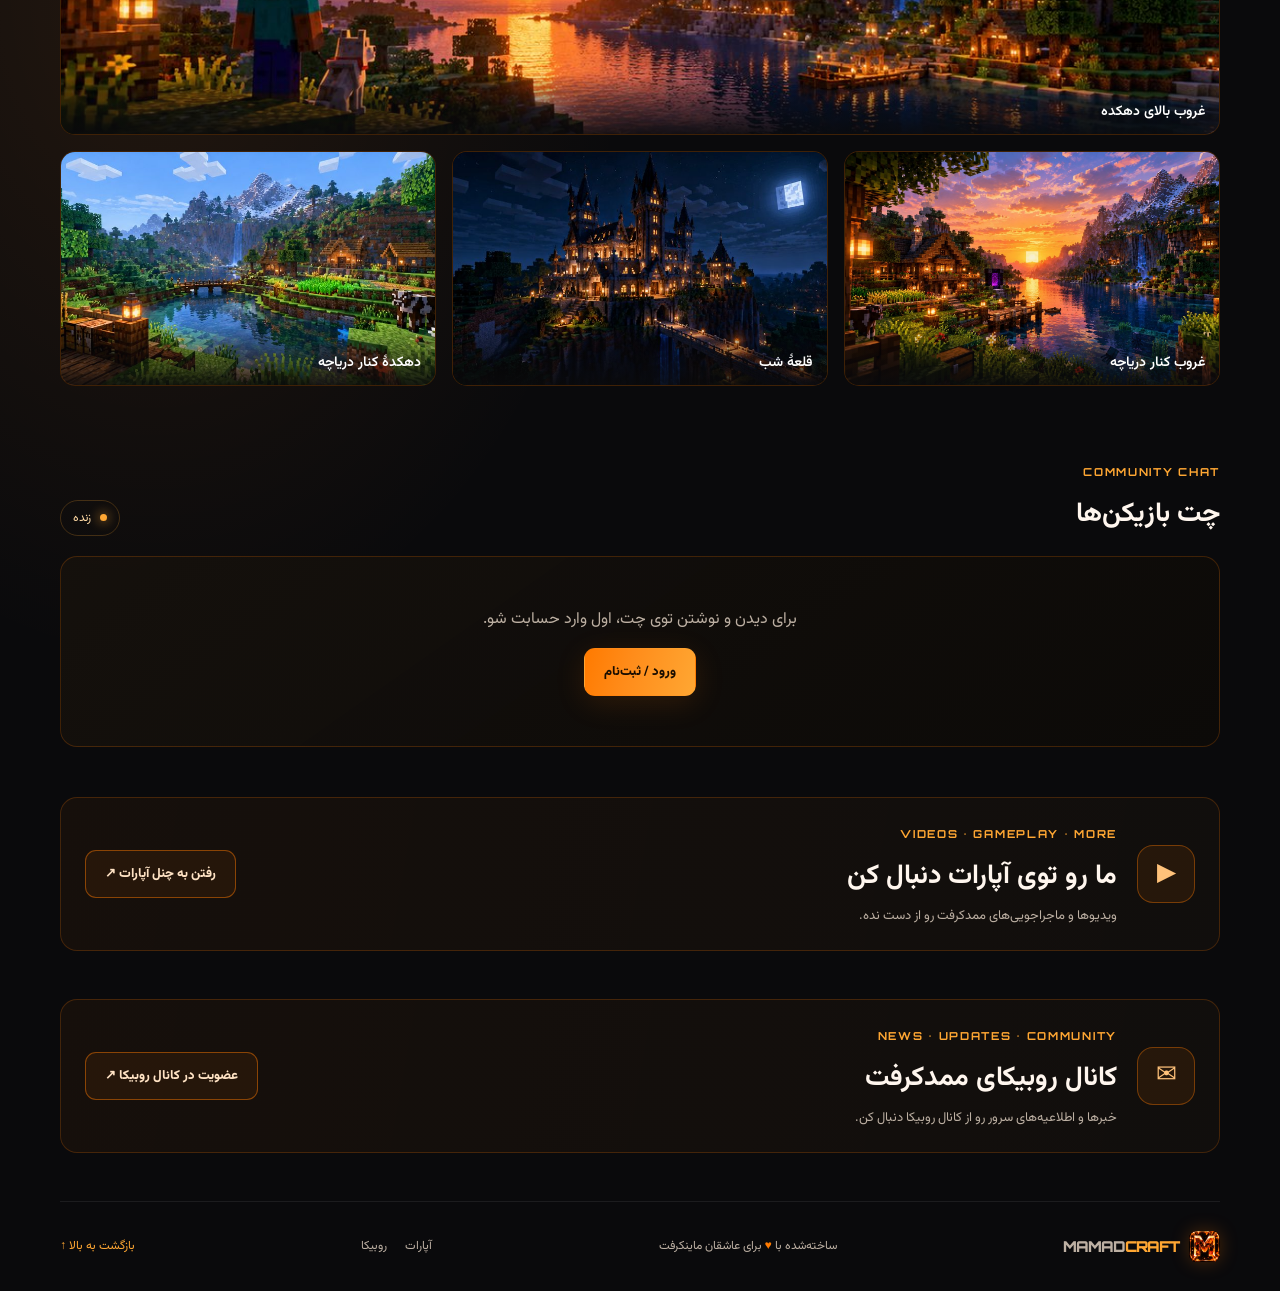
==== commit 64ea70b1: "Site: cleaner nav (8->6 links), 2 hero buttons, SVG server icon, social links to footer Co-Authored-" ====
--- a/index.html
+++ b/index.html
@@ -21,16 +21,16 @@
   <link rel="preconnect" href="https://fonts.googleapis.com">
   <link rel="preconnect" href="https://fonts.gstatic.com" crossorigin>
   <link href="https://fonts.googleapis.com/css2?family=Orbitron:wght@500;600;700;800;900&family=Vazirmatn:wght@400;500;600;700;800&display=swap" rel="stylesheet">
-  <link rel="stylesheet" href="style.css?v=10" />
+  <link rel="stylesheet" href="style.css?v=11" />
 </head>
 <body>
   <div class="ambient ambient-one"></div><div class="ambient ambient-two"></div>
   <header class="topbar">
     <a class="brand" href="#home" aria-label="MamadCraft home"><span class="brand-mark"><img src="images/logo-128.png" alt="" width="39" height="39"></span><span>MAMAD<span class="brand-green">CRAFT</span></span></a>
     <nav class="nav-links" aria-label="منوی اصلی">
-      <a href="#home">خانه</a><a href="#server">سرور</a><a href="#features">امکانات</a><a href="#gallery">گالری</a><a href="capes.html">فروشگاه</a><a href="#chat">چت</a><a href="download.html" class="nav-download">دانلود لانچر</a><a href="https://www.aparat.com/mohammadkingxddd" target="_blank" rel="noopener noreferrer">چنل آپارات ↗</a><a href="https://rubika.ir/mamaddcraft" target="_blank" rel="noopener noreferrer">کانال روبیکا ↗</a>
+      <a href="#home">خانه</a><a href="#server">سرور</a><a href="#gallery">گالری</a><a href="capes.html">فروشگاه</a><a href="#chat">چت</a><a href="download.html" class="nav-download">دانلود لانچر</a>
     </nav>
-    <button class="login-open" id="openAuth">ورود / ثبت‌نام ↗</button>
+    <button class="login-open" id="openAuth">ورود / ثبت‌نام</button>
   </header>
 
   <main id="home">
@@ -40,7 +40,7 @@
         <h1 class="hero-title">MAMAD<span>CRAFT</span><i>✦</i></h1>
         <p class="hero-subtitle">بساز، زنده بمون، ماجراجویی کن!</p>
         <p class="hero-text">به دنیای ممدکرفت خوش اومدی؛ جایی برای ساختن خاطره‌ها، کشف دنیاهای تازه و بازی کنار دوستات.</p>
-        <div class="hero-actions"><a class="button button-primary" href="#server">ورود به دنیای سرور <span>←</span></a><a class="button button-ghost" href="download.html">⬇ دانلود لانچر</a><a class="button button-ghost" href="https://www.aparat.com/mohammadkingxddd" target="_blank" rel="noopener noreferrer">تماشای چنل آپارات ↗</a><a class="button button-ghost" href="https://rubika.ir/mamaddcraft" target="_blank" rel="noopener noreferrer">کانال روبیکا ↗</a></div>
+        <div class="hero-actions"><a class="button button-primary" href="download.html"><svg class="ico" viewBox="0 0 24 24" aria-hidden="true"><path d="M12 3v12m0 0l-5-5m5 5l5-5M5 20h14" fill="none" stroke="currentColor" stroke-width="2.2" stroke-linecap="round" stroke-linejoin="round"/></svg>دانلود لانچر</a><a class="button button-ghost" href="#server">آدرس سرور</a></div>
         <div class="color-dashes"><span></span><span></span><span></span><span></span></div>
       </div>
       <div class="hero-art" aria-label="تزئینات گرافیکی ماینکرفت"><div class="orbit orbit-a"></div><div class="orbit orbit-b"></div><div class="hero-logo"><img src="images/logo.webp" alt="لوگوی ممدکرفت" width="512" height="512"></div><div class="spark spark-a">✦</div><div class="spark spark-b">✧</div><div class="art-label">MINECRAFT<br><strong>UNIVERSE</strong></div></div>
@@ -49,8 +49,8 @@
     <section class="server-section wrap" id="server">
       <div class="section-heading"><div><span class="section-kicker">CONNECT TO OUR WORLD</span><h2>آماده‌ای وارد سرور بشی؟</h2></div><span class="live-pill"><i></i> آدرس سرور</span></div>
       <div class="server-card">
-        <div class="server-icon">⛏</div>
-        <div class="server-info"><label for="serverAddress">آدرس سرور ماینکرفت</label><div class="address-row"><code id="serverAddress">mohamadkingxddd-srv-mamadcraft.play.mihancraft.com:25566</code><button id="copyServer" class="copy-button">کپی آدرس <span>▣</span></button></div><div class="server-meta"><span class="version-badge">نسخه <strong>1.21.11</strong></span><span class="meta-dot"></span><span>Java Edition</span><span class="meta-dot"></span><span class="server-status" id="serverStatus" aria-live="polite">در حال بررسی...</span></div><p id="copyMessage" class="copy-message" aria-live="polite"></p></div>
+        <div class="server-icon"><svg viewBox="0 0 24 24" width="30" height="30" aria-hidden="true"><rect x="3" y="4" width="18" height="6" rx="1.5" fill="none" stroke="currentColor" stroke-width="1.8"/><rect x="3" y="14" width="18" height="6" rx="1.5" fill="none" stroke="currentColor" stroke-width="1.8"/><circle cx="7" cy="7" r="1" fill="currentColor"/><circle cx="7" cy="17" r="1" fill="currentColor"/></svg></div>
+        <div class="server-info"><label for="serverAddress">آدرس سرور ماینکرفت</label><div class="address-row"><code id="serverAddress">mohamadkingxddd-srv-mamadcraft.play.mihancraft.com:25566</code><button id="copyServer" class="copy-button">کپی آدرس</button></div><div class="server-meta"><span class="version-badge">نسخه <strong>1.21.11</strong></span><span class="meta-dot"></span><span>Java Edition</span><span class="meta-dot"></span><span class="server-status" id="serverStatus" aria-live="polite">در حال بررسی...</span></div><p id="copyMessage" class="copy-message" aria-live="polite"></p></div>
       </div>
     </section>
 
@@ -101,7 +101,7 @@
     </section>
   </main>
 
-  <footer class="footer wrap"><a class="brand footer-brand" href="#home"><span class="brand-mark"><img src="images/logo-128.png" alt="" width="39" height="39"></span><span>MAMAD<span class="brand-green">CRAFT</span></span></a><p>ساخته‌شده با <span class="heart">♥</span> برای عاشقان ماینکرفت</p><a href="#home" class="back-top">بازگشت به بالا ↑</a></footer>
+  <footer class="footer wrap"><a class="brand footer-brand" href="#home"><span class="brand-mark"><img src="images/logo-128.png" alt="" width="39" height="39"></span><span>MAMAD<span class="brand-green">CRAFT</span></span></a><p>ساخته‌شده با <span class="heart">♥</span> برای عاشقان ماینکرفت</p><div class="footer-links"><a href="https://www.aparat.com/mohammadkingxddd" target="_blank" rel="noopener noreferrer">آپارات</a><a href="https://rubika.ir/mamaddcraft" target="_blank" rel="noopener noreferrer">روبیکا</a></div><a href="#home" class="back-top">بازگشت به بالا ↑</a></footer>
 
   <div class="modal-backdrop" id="authModal" hidden>
     <section class="auth-modal" role="dialog" aria-modal="true" aria-labelledby="authTitle">
--- a/style.css
+++ b/style.css
@@ -105,3 +105,15 @@
 .dl-hash code{display:block;margin:10px 0;padding:10px 12px;border:1px solid #ffffff1b;border-radius:10px;background:#0a0a0c;color:var(--text);font:500 11px 'Orbitron',monospace;overflow-wrap:anywhere;text-align:left}
 .dl-hash p{line-height:1.9;margin:0}
 @media(max-width:700px){.dl-steps{grid-template-columns:1fr}.dl-logo{width:120px}}
+
+/* v11: منوی مرتب‌تر و دکمه‌های کمتر */
+.nav-links{align-items:center;gap:26px}
+.nav-links a.nav-download{padding:8px 16px;border:1px solid var(--green);border-radius:10px;background:#ffa7330f}
+.nav-links a.nav-download:hover{background:#ffa73322;color:var(--yellow)}
+.login-open{background:linear-gradient(105deg,var(--purple),var(--green));color:#1a0d00;border:0;font-weight:800;box-shadow:0 6px 22px #ff7a0030}
+.ico{width:18px;height:18px;flex:0 0 18px}
+.copy-button:hover{background:#ffa73322}
+.footer-links{display:flex;gap:18px}
+.footer-links a{color:var(--muted);transition:color .2s}
+.footer-links a:hover{color:var(--green)}
+@media(max-width:600px){.nav-links a.nav-download{padding:6px 10px}.footer-links{order:2}}
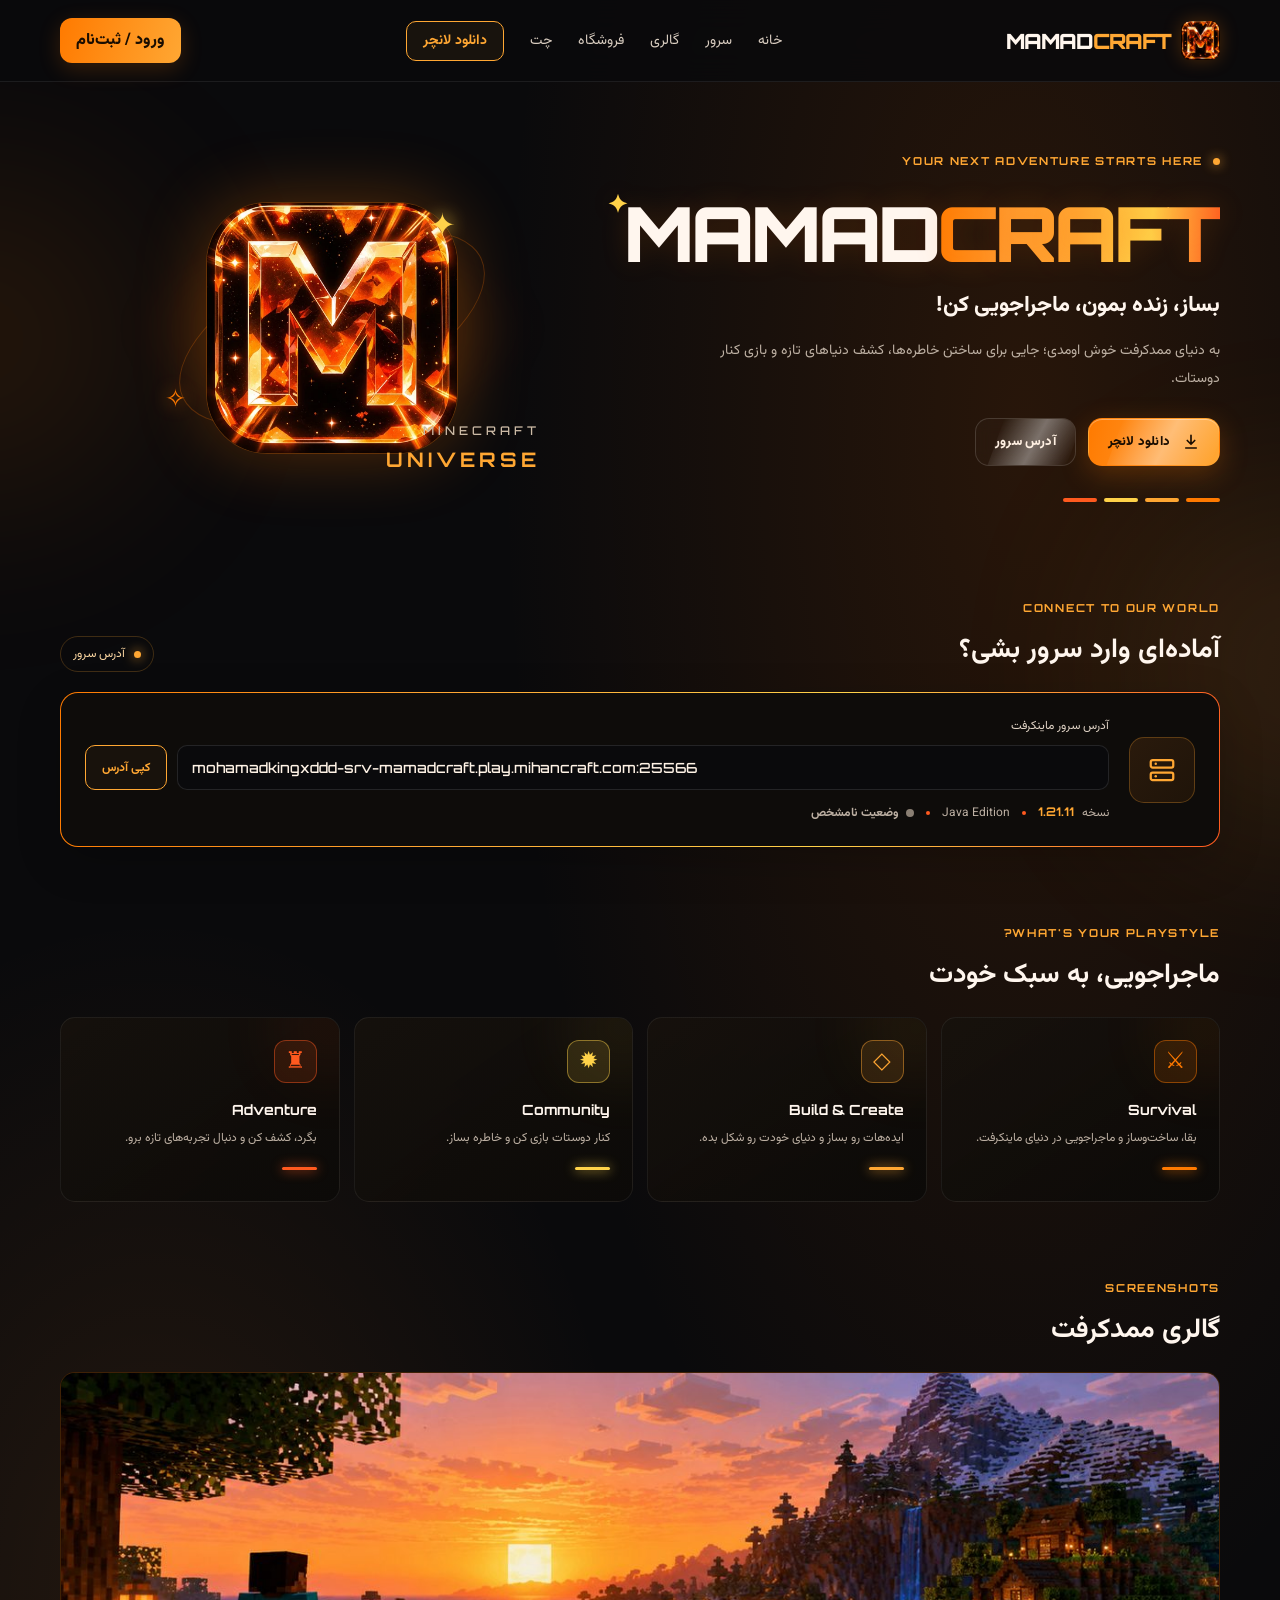
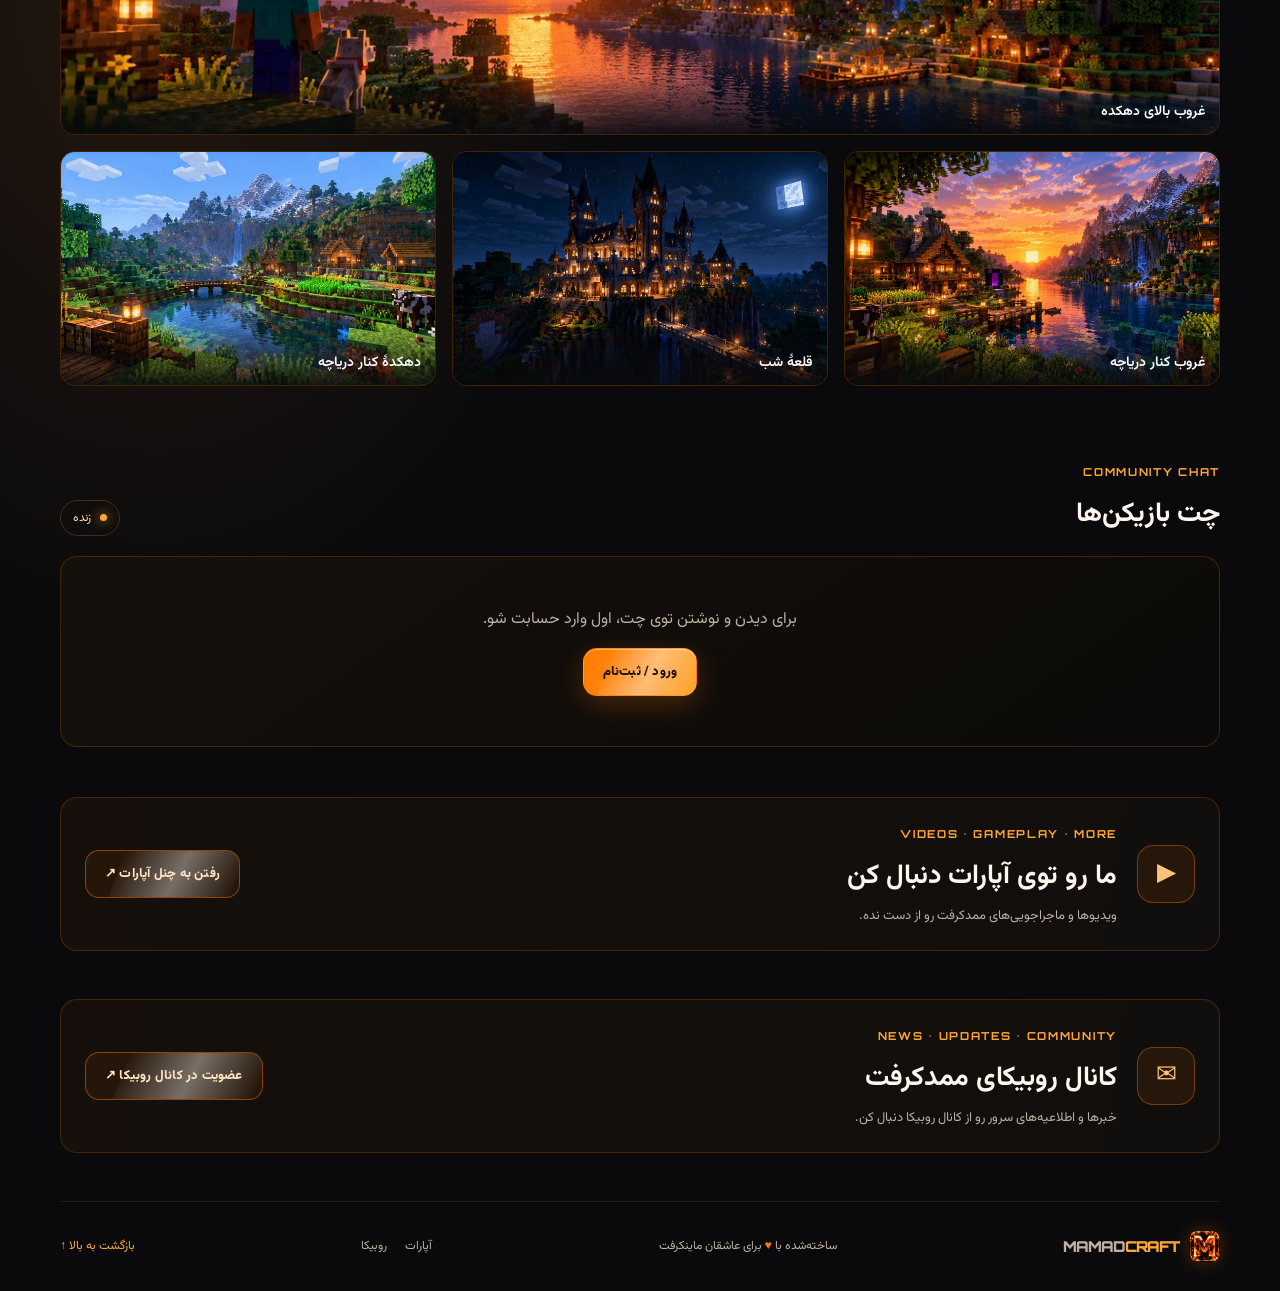
==== commit 21d5fde3: "Modern UI layer: buttons, cards, scroll reveal, pulse Co-Authored-By: Claude Sonnet 5.5 <noreply@ant" ====
--- a/index.html
+++ b/index.html
@@ -22,6 +22,7 @@
   <link rel="preconnect" href="https://fonts.gstatic.com" crossorigin>
   <link href="https://fonts.googleapis.com/css2?family=Orbitron:wght@500;600;700;800;900&family=Vazirmatn:wght@400;500;600;700;800&display=swap" rel="stylesheet">
   <link rel="stylesheet" href="style.css?v=11" />
+<link rel="stylesheet" href="modern.css?v=1" />
 </head>
 <body>
   <div class="ambient ambient-one"></div><div class="ambient ambient-two"></div>
@@ -148,5 +149,6 @@
   </div>
 
   <script src="script.js?v=9"></script>
+<script src="modern.js?v=1" defer></script>
 </body>
 </html>
--- a/modern.css
+++ b/modern.css
@@ -0,0 +1,44 @@
+/* MamadCraft modern layer: دکمه‌ها، کارت‌ها و انیمیشن‌ها (روی style.css سوار می‌شه) */
+.button{position:relative;overflow:hidden;isolation:isolate;border-radius:14px;letter-spacing:.2px;
+  transition:transform .25s cubic-bezier(.2,.8,.2,1),box-shadow .25s,border-color .25s,background .25s}
+.button::after{content:"";position:absolute;inset:0;z-index:-1;left:-120%;width:80%;
+  background:linear-gradient(100deg,transparent,rgba(255,255,255,.38),transparent);transform:skewX(-20deg);transition:left .6s}
+.button:hover::after{left:140%}
+.button:hover{transform:translateY(-3px) scale(1.02)}
+.button:active{transform:translateY(0) scale(.97)}
+.button:focus-visible{outline:2px solid var(--yellow);outline-offset:3px}
+.button-primary{box-shadow:0 8px 28px #ff7a0040,inset 0 1px 0 #ffffff55}
+.button-primary:hover{box-shadow:0 12px 40px #ff7a0075,0 0 0 4px #ff7a0022,inset 0 1px 0 #ffffff66}
+.button-ghost,.button-aparat{backdrop-filter:blur(8px)}
+.button-ghost:hover,.button-aparat:hover{background:#ff7a0022;box-shadow:0 8px 26px #ff7a0030}
+.cape-btn,.capes-tab,.capes-subtab,.modal-close{transition:transform .2s,box-shadow .25s,background .25s,border-color .25s}
+.cape-btn:hover,.capes-tab:hover,.capes-subtab:hover{transform:translateY(-2px);box-shadow:0 8px 22px #ff7a0035}
+.cape-btn:active,.capes-tab:active,.capes-subtab:active{transform:scale(.96)}
+
+/* کارت‌ها */
+.feature-line,.gallery-item,.cape-card,.coll-card,.aparat-section{transition:transform .3s cubic-bezier(.2,.8,.2,1),box-shadow .3s,border-color .3s}
+.feature-line:hover,.cape-card:hover,.coll-card:hover{transform:translateY(-5px);box-shadow:0 14px 38px #ff7a0030;border-color:#ff7a0090}
+.gallery-item:hover img{transform:scale(1.07)}
+.cape-img,.coll-img{transition:transform .4s}
+.cape-card:hover .cape-img,.coll-card:hover .coll-img{transform:scale(1.06) rotate(-1deg)}
+
+/* نوار بالا */
+.topbar{transition:background .3s,box-shadow .3s,backdrop-filter .3s}
+.topbar.is-scrolled{background:rgba(10,8,6,.78);backdrop-filter:blur(14px);box-shadow:0 6px 30px #00000066}
+.nav-links a{position:relative}
+.nav-links a::after{content:"";position:absolute;left:0;right:0;bottom:-5px;height:2px;border-radius:2px;background:var(--purple);
+  transform:scaleX(0);transform-origin:center;transition:transform .3s}
+.nav-links a:hover::after{transform:scaleX(1)}
+
+/* ورود تدریجی هنگام اسکرول */
+.mc-reveal{opacity:0;transform:translateY(26px);transition:opacity .7s ease,transform .7s cubic-bezier(.2,.8,.2,1);transition-delay:var(--d,0s)}
+.mc-reveal.mc-in{opacity:1;transform:none}
+
+/* نبض نقطهٔ آنلاین */
+.live-pill,.meta-dot{animation:mcPulse 2.4s ease-in-out infinite}
+@keyframes mcPulse{0%,100%{box-shadow:0 0 0 0 #ff7a0055}50%{box-shadow:0 0 0 8px #ff7a0000}}
+
+@media (prefers-reduced-motion:reduce){
+  .button,.button::after,.mc-reveal,.feature-line,.cape-card,.coll-card,.gallery-item img,.live-pill,.meta-dot{animation:none!important;transition:none!important}
+  .mc-reveal{opacity:1;transform:none}
+}
